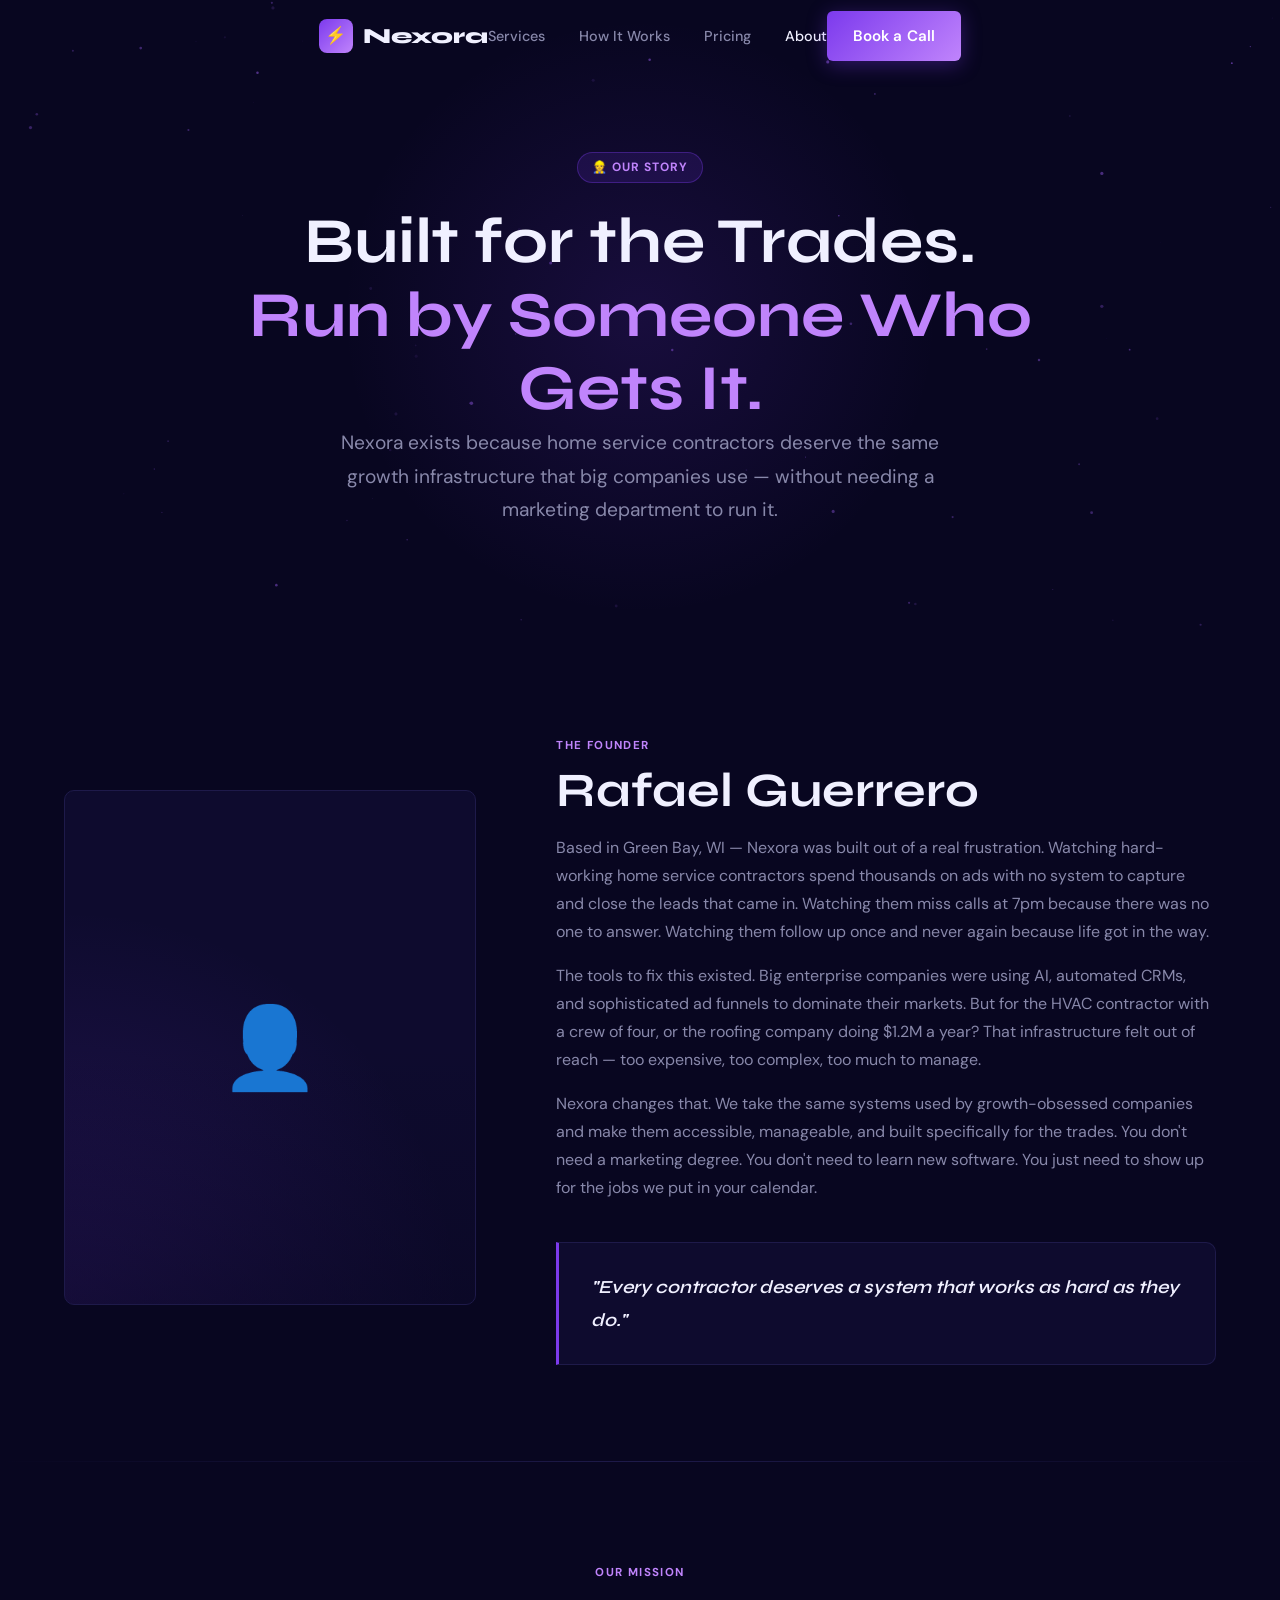
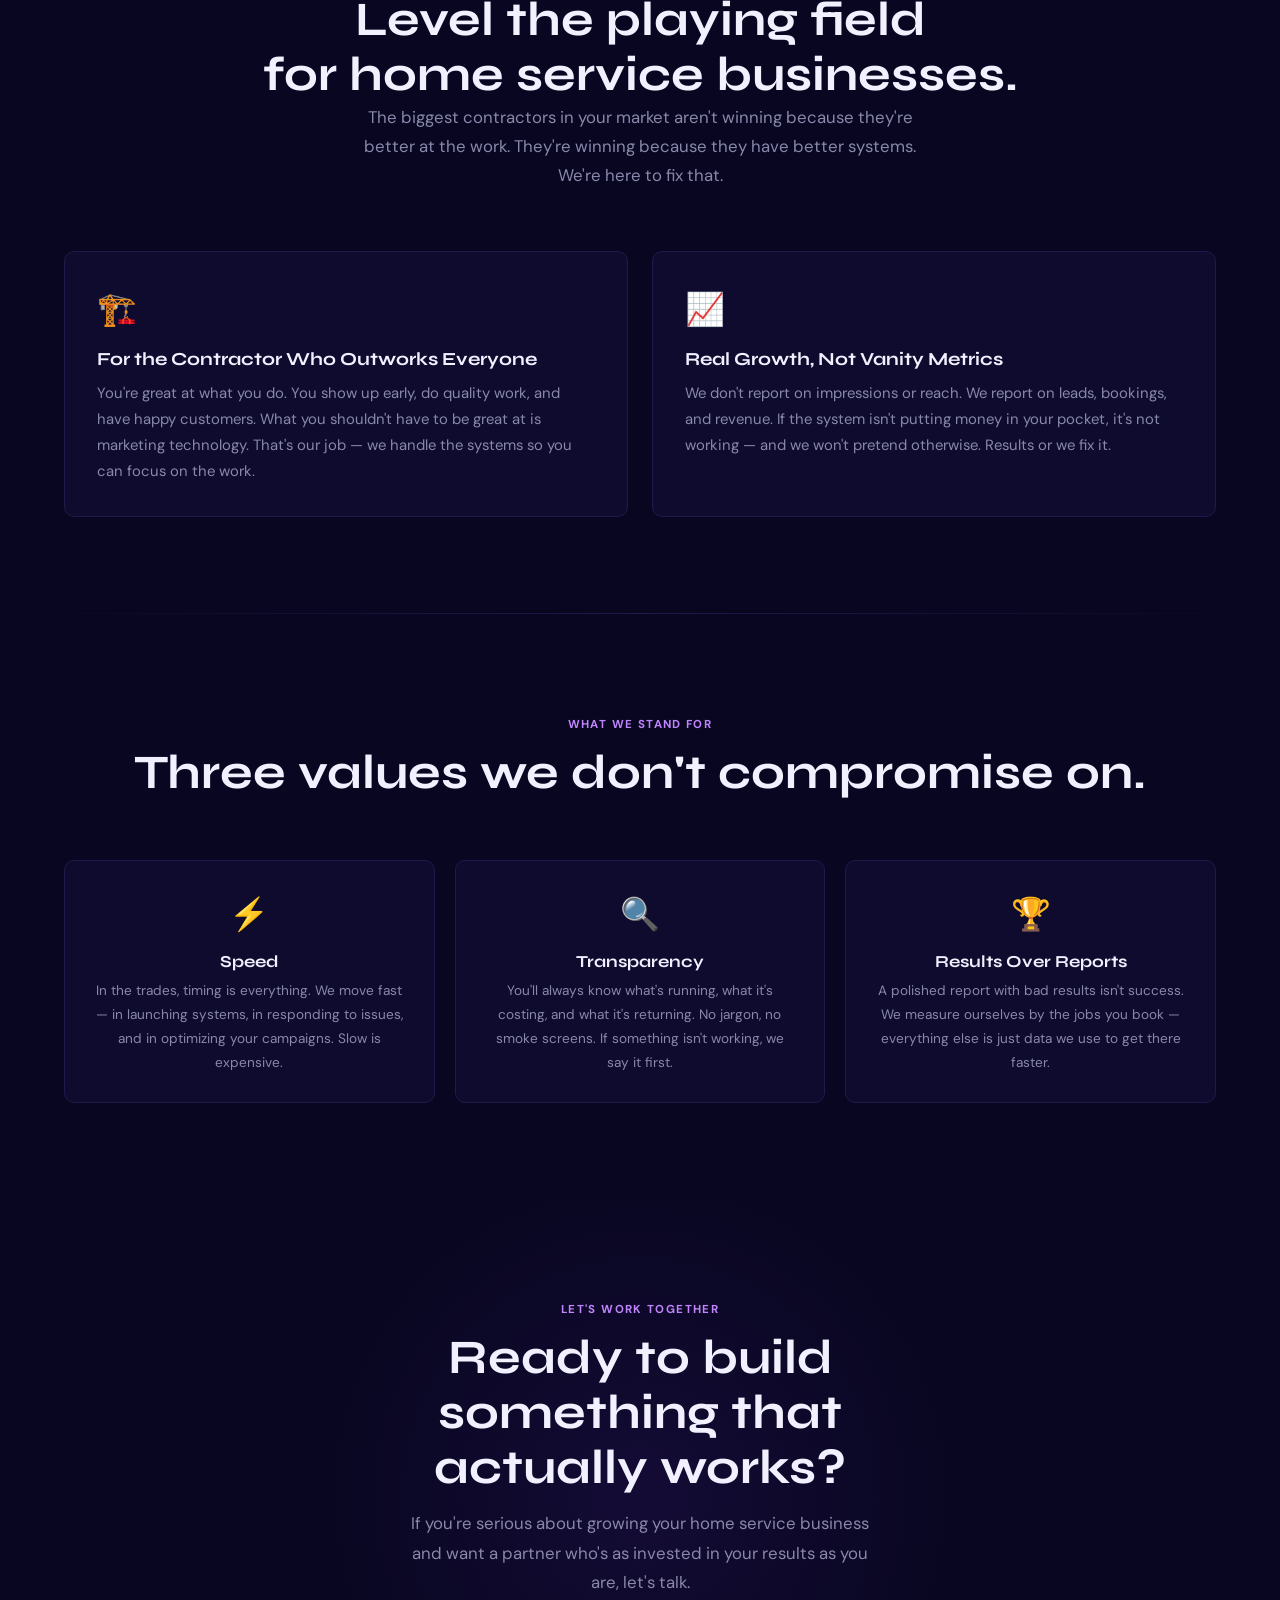
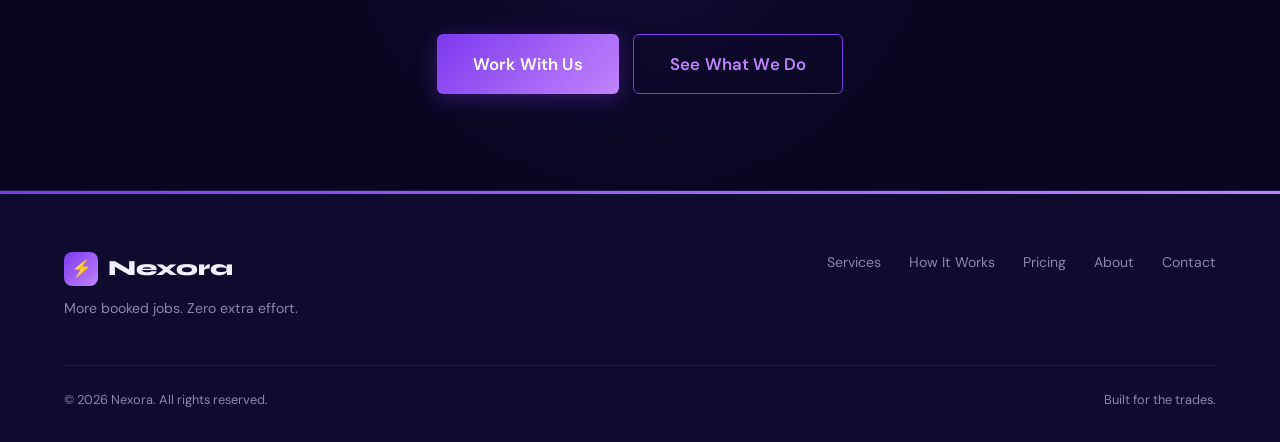
==== about.html @ 79625a23 "feat: initial Nexora website" ====
<!DOCTYPE html>
<html lang="en">
<head>
  <meta charset="UTF-8" />
  <meta name="viewport" content="width=device-width, initial-scale=1.0" />
  <title>About — Nexora</title>
  <meta name="description" content="Nexora was built by Rafael Guerrero in Green Bay, WI to give home service businesses the same growth systems that big companies use — without the big agency price tag." />
  <link rel="stylesheet" href="styles.css" />
</head>
<body>

<!-- ─── Navigation ─── -->
<nav class="nav">
  <div class="container">
    <div class="nav-inner">
      <a href="index.html" class="nav-logo">
        <div class="nav-logo-icon">⚡</div>
        Nexora
      </a>
      <ul class="nav-links">
        <li><a href="services.html">Services</a></li>
        <li><a href="how-it-works.html">How It Works</a></li>
        <li><a href="pricing.html">Pricing</a></li>
        <li><a href="about.html">About</a></li>
      </ul>
      <div class="nav-cta">
        <a href="contact.html" class="btn btn-primary">Book a Call</a>
      </div>
      <button class="nav-hamburger" aria-label="Open menu">
        <span></span><span></span><span></span>
      </button>
    </div>
  </div>
</nav>

<div class="nav-mobile">
  <a href="services.html">Services</a>
  <a href="how-it-works.html">How It Works</a>
  <a href="pricing.html">Pricing</a>
  <a href="about.html">About</a>
  <a href="contact.html" class="btn btn-primary">Book a Call</a>
</div>


<!-- ─── Page Hero ─── -->
<div class="page-hero">
  <canvas class="hero-canvas" id="hero-particles"></canvas>
  <div class="container">
    <div class="hero-content fade-up">
      <div class="hero-badge">👷 Our Story</div>
      <h1>Built for the Trades.<br><span style="color: var(--accent-highlight);">Run by Someone Who Gets It.</span></h1>
      <p class="hero-sub">Nexora exists because home service contractors deserve the same growth infrastructure that big companies use — without needing a marketing department to run it.</p>
    </div>
  </div>
</div>


<!-- ─── Founder Story ─── -->
<section>
  <div class="container">
    <div class="about-founder">
      <div class="founder-img fade-up">
        <span style="position:relative; z-index:1;">👤</span>
      </div>
      <div class="founder-text fade-up delay-2">
        <span class="section-label">The Founder</span>
        <h2>Rafael Guerrero</h2>
        <p>Based in Green Bay, WI — Nexora was built out of a real frustration. Watching hard-working home service contractors spend thousands on ads with no system to capture and close the leads that came in. Watching them miss calls at 7pm because there was no one to answer. Watching them follow up once and never again because life got in the way.</p>
        <p>The tools to fix this existed. Big enterprise companies were using AI, automated CRMs, and sophisticated ad funnels to dominate their markets. But for the HVAC contractor with a crew of four, or the roofing company doing $1.2M a year? That infrastructure felt out of reach — too expensive, too complex, too much to manage.</p>
        <p>Nexora changes that. We take the same systems used by growth-obsessed companies and make them accessible, manageable, and built specifically for the trades. You don't need a marketing degree. You don't need to learn new software. You just need to show up for the jobs we put in your calendar.</p>

        <div class="mission-block">
          <p>"Every contractor deserves a system that works as hard as they do."</p>
        </div>
      </div>
    </div>
  </div>
</section>

<div class="divider"></div>


<!-- ─── Mission ─── -->
<section>
  <div class="container">
    <div class="section-header centered fade-up">
      <span class="section-label">Our Mission</span>
      <h2>Level the playing field<br>for home service businesses.</h2>
      <p class="section-sub">The biggest contractors in your market aren't winning because they're better at the work. They're winning because they have better systems. We're here to fix that.</p>
    </div>

    <div class="grid-2" style="margin-top: 48px;">
      <div class="card fade-up delay-1">
        <div style="font-size: 32px; margin-bottom:14px;">🏗️</div>
        <h3>For the Contractor Who Outworks Everyone</h3>
        <p>You're great at what you do. You show up early, do quality work, and have happy customers. What you shouldn't have to be great at is marketing technology. That's our job — we handle the systems so you can focus on the work.</p>
      </div>
      <div class="card fade-up delay-2">
        <div style="font-size: 32px; margin-bottom:14px;">📈</div>
        <h3>Real Growth, Not Vanity Metrics</h3>
        <p>We don't report on impressions or reach. We report on leads, bookings, and revenue. If the system isn't putting money in your pocket, it's not working — and we won't pretend otherwise. Results or we fix it.</p>
      </div>
    </div>
  </div>
</section>

<div class="divider"></div>


<!-- ─── Values ─── -->
<section>
  <div class="container">
    <div class="section-header centered fade-up">
      <span class="section-label">What We Stand For</span>
      <h2>Three values we don't compromise on.</h2>
    </div>

    <div class="values-grid">
      <div class="value-card fade-up delay-1">
        <div class="value-icon">⚡</div>
        <h4>Speed</h4>
        <p>In the trades, timing is everything. We move fast — in launching systems, in responding to issues, and in optimizing your campaigns. Slow is expensive.</p>
      </div>
      <div class="value-card fade-up delay-2">
        <div class="value-icon">🔍</div>
        <h4>Transparency</h4>
        <p>You'll always know what's running, what it's costing, and what it's returning. No jargon, no smoke screens. If something isn't working, we say it first.</p>
      </div>
      <div class="value-card fade-up delay-3">
        <div class="value-icon">🏆</div>
        <h4>Results Over Reports</h4>
        <p>A polished report with bad results isn't success. We measure ourselves by the jobs you book — everything else is just data we use to get there faster.</p>
      </div>
    </div>
  </div>
</section>


<!-- ─── CTA ─── -->
<section class="cta-section">
  <div class="container">
    <span class="section-label">Let's Work Together</span>
    <h2>Ready to build something that actually works?</h2>
    <p>If you're serious about growing your home service business and want a partner who's as invested in your results as you are, let's talk.</p>
    <div class="cta-btns">
      <a href="contact.html" class="btn btn-primary btn-lg">Work With Us</a>
      <a href="services.html" class="btn btn-outline btn-lg">See What We Do</a>
    </div>
  </div>
</section>


<!-- ─── Footer ─── -->
<footer class="footer">
  <div class="container">
    <div class="footer-inner">
      <div class="footer-brand">
        <a href="index.html" class="nav-logo">
          <div class="nav-logo-icon">⚡</div>
          Nexora
        </a>
        <p class="footer-tagline">More booked jobs. Zero extra effort.</p>
      </div>
      <nav class="footer-nav">
        <a href="services.html">Services</a>
        <a href="how-it-works.html">How It Works</a>
        <a href="pricing.html">Pricing</a>
        <a href="about.html">About</a>
        <a href="contact.html">Contact</a>
      </nav>
    </div>
    <div class="footer-bottom">
      <span>© 2026 Nexora. All rights reserved.</span>
      <span>Built for the trades.</span>
    </div>
  </div>
</footer>

<script src="nav.js"></script>
</body>
</html>
---- styles.css ----
@import url('https://fonts.googleapis.com/css2?family=Syne:wght@400;600;700;800&family=DM+Sans:ital,opsz,wght@0,9..40,300;0,9..40,400;0,9..40,500;0,9..40,600;1,9..40,400&display=swap');

/* ─── Variables ─── */
:root {
  --bg:               #080620;
  --surface:          #0e0b2e;
  --border:           #1e1a4a;
  --accent:           #7C3AED;
  --accent-glow:      #9d5ff5;
  --accent-highlight: #c084fc;
  --accent-secondary: #FF4D8D;
  --text:             #F0F0FF;
  --muted:            #8888aa;
  --radius-card:      10px;
  --radius-btn:       6px;
  --gradient:         linear-gradient(135deg, #7C3AED, #c084fc);
  --max-width:        1200px;
  --nav-height:       72px;
}

/* ─── Reset ─── */
*, *::before, *::after { box-sizing: border-box; margin: 0; padding: 0; }
html { scroll-behavior: smooth; }
body {
  background-color: var(--bg);
  color: var(--text);
  font-family: 'DM Sans', sans-serif;
  font-size: 16px;
  line-height: 1.6;
  overflow-x: hidden;
}
img { max-width: 100%; display: block; }
a { color: inherit; text-decoration: none; }
ul { list-style: none; }
button { font-family: inherit; }

/* ─── Typography ─── */
h1, h2, h3, h4, h5 {
  font-family: 'Syne', sans-serif;
  font-weight: 700;
  line-height: 1.15;
}
h1 { font-size: clamp(2.2rem, 5vw, 4rem); }
h2 { font-size: clamp(1.8rem, 4vw, 3rem); }
h3 { font-size: clamp(1.25rem, 2.5vw, 1.7rem); }
h4 { font-size: 1.15rem; }
p { line-height: 1.75; }

.text-muted      { color: var(--muted); }
.text-accent     { color: var(--accent-highlight); }
.text-pink       { color: var(--accent-secondary); }
.text-center     { text-align: center; }

/* ─── Container ─── */
.container {
  max-width: var(--max-width);
  margin: 0 auto;
  padding: 0 24px;
}

/* ─── Gradient text ─── */
.gradient-text {
  background: var(--gradient);
  -webkit-background-clip: text;
  -webkit-text-fill-color: transparent;
  background-clip: text;
}

/* ─── Buttons ─── */
.btn {
  display: inline-flex;
  align-items: center;
  justify-content: center;
  gap: 8px;
  padding: 13px 26px;
  border-radius: var(--radius-btn);
  font-family: 'DM Sans', sans-serif;
  font-size: 0.95rem;
  font-weight: 600;
  cursor: pointer;
  transition: all 0.25s ease;
  white-space: nowrap;
  border: none;
  letter-spacing: 0.01em;
}

.btn-primary {
  background: var(--gradient);
  color: #fff;
  box-shadow: 0 4px 20px rgba(124,58,237,0.35);
}
.btn-primary:hover {
  transform: translateY(-2px);
  box-shadow: 0 8px 32px rgba(124,58,237,0.55);
}

.btn-outline {
  background: transparent;
  color: var(--accent-highlight);
  border: 1.5px solid var(--accent);
}
.btn-outline:hover {
  background: rgba(124,58,237,0.1);
  border-color: var(--accent-highlight);
  transform: translateY(-2px);
}

.btn-lg { padding: 16px 36px; font-size: 1.05rem; }
.btn-block { width: 100%; }

/* ─── Navigation ─── */
.nav {
  position: fixed;
  top: 0; left: 0; right: 0;
  z-index: 1000;
  height: var(--nav-height);
  display: flex;
  align-items: center;
  transition: background 0.3s, box-shadow 0.3s;
}
.nav.scrolled {
  background: rgba(8, 6, 32, 0.88);
  backdrop-filter: blur(12px);
  -webkit-backdrop-filter: blur(12px);
  box-shadow: 0 1px 0 var(--border);
}

.nav-inner {
  display: flex;
  align-items: center;
  justify-content: space-between;
  width: 100%;
}

.nav-logo {
  display: flex;
  align-items: center;
  gap: 10px;
  font-family: 'Syne', sans-serif;
  font-weight: 800;
  font-size: 1.35rem;
  color: var(--text);
  flex-shrink: 0;
}
.nav-logo-icon {
  width: 34px;
  height: 34px;
  background: var(--gradient);
  border-radius: 8px;
  display: flex;
  align-items: center;
  justify-content: center;
  font-size: 17px;
  line-height: 1;
}

.nav-links {
  display: flex;
  align-items: center;
  gap: 34px;
}
.nav-links a {
  font-size: 0.9rem;
  font-weight: 500;
  color: var(--muted);
  transition: color 0.2s;
}
.nav-links a:hover,
.nav-links a.active { color: var(--text); }

.nav-hamburger {
  display: none;
  flex-direction: column;
  gap: 5px;
  cursor: pointer;
  padding: 4px;
  background: none;
  border: none;
}
.nav-hamburger span {
  display: block;
  width: 24px;
  height: 2px;
  background: var(--text);
  border-radius: 2px;
  transition: all 0.3s ease;
}
.nav-hamburger.open span:nth-child(1) { transform: translateY(7px) rotate(45deg); }
.nav-hamburger.open span:nth-child(2) { opacity: 0; }
.nav-hamburger.open span:nth-child(3) { transform: translateY(-7px) rotate(-45deg); }

.nav-mobile {
  display: none;
  position: fixed;
  top: var(--nav-height);
  left: 0; right: 0;
  background: rgba(8, 6, 32, 0.97);
  backdrop-filter: blur(12px);
  padding: 24px 24px 32px;
  z-index: 999;
  border-top: 1px solid var(--border);
  flex-direction: column;
  gap: 4px;
}
.nav-mobile.open { display: flex; }
.nav-mobile a {
  font-size: 1.05rem;
  font-weight: 500;
  color: var(--text);
  padding: 14px 0;
  border-bottom: 1px solid var(--border);
}
.nav-mobile a:last-of-type { border-bottom: none; }
.nav-mobile .btn {
  margin-top: 16px;
  align-self: stretch;
}

/* ─── Hero (home) ─── */
.hero {
  position: relative;
  min-height: 100vh;
  display: flex;
  align-items: center;
  padding-top: var(--nav-height);
  overflow: hidden;
}
.hero-canvas {
  position: absolute;
  inset: 0;
  width: 100%;
  height: 100%;
  z-index: 0;
}
.hero-glow {
  position: absolute;
  width: 800px;
  height: 800px;
  background: radial-gradient(circle, rgba(124,58,237,0.2) 0%, transparent 68%);
  top: 50%;
  left: 50%;
  transform: translate(-50%, -52%);
  pointer-events: none;
  z-index: 0;
}
.hero-content {
  position: relative;
  z-index: 1;
  text-align: center;
  max-width: 840px;
  margin: 0 auto;
  padding: 80px 0 60px;
}

/* Page hero (non-home) */
.page-hero {
  position: relative;
  padding: calc(var(--nav-height) + 80px) 0 72px;
  text-align: center;
  overflow: hidden;
}
.page-hero::before {
  content: '';
  position: absolute;
  width: 600px; height: 600px;
  background: radial-gradient(circle, rgba(124,58,237,0.14) 0%, transparent 70%);
  top: 50%; left: 50%;
  transform: translate(-50%, -50%);
  pointer-events: none;
}
.page-hero .hero-content { padding: 0; }

.hero-badge {
  display: inline-flex;
  align-items: center;
  gap: 6px;
  background: rgba(124,58,237,0.14);
  border: 1px solid rgba(124,58,237,0.35);
  border-radius: 20px;
  padding: 5px 14px;
  font-size: 0.75rem;
  font-weight: 700;
  color: var(--accent-highlight);
  margin-bottom: 22px;
  letter-spacing: 0.08em;
  text-transform: uppercase;
}
.hero h1 { margin-bottom: 22px; letter-spacing: -0.02em; }
.hero-sub {
  font-size: clamp(1rem, 2vw, 1.2rem);
  color: var(--muted);
  max-width: 600px;
  margin: 0 auto 36px;
}
.hero-ctas {
  display: flex;
  gap: 14px;
  justify-content: center;
  flex-wrap: wrap;
  margin-bottom: 60px;
}

/* Stats row */
.stats-row {
  display: flex;
  gap: 0;
  justify-content: center;
  flex-wrap: wrap;
  border: 1px solid var(--border);
  border-radius: var(--radius-card);
  background: var(--surface);
  overflow: hidden;
}
.stat-item {
  text-align: center;
  padding: 24px 40px;
  flex: 1;
  min-width: 140px;
  border-right: 1px solid var(--border);
}
.stat-item:last-child { border-right: none; }
.stat-value {
  font-family: 'Syne', sans-serif;
  font-size: 2rem;
  font-weight: 800;
  color: var(--accent-highlight);
  line-height: 1;
}
.stat-label {
  font-size: 0.82rem;
  color: var(--muted);
  margin-top: 5px;
}

/* ─── Sections ─── */
section { padding: 96px 0; }

.section-label {
  display: inline-block;
  font-size: 0.72rem;
  font-weight: 700;
  letter-spacing: 0.12em;
  text-transform: uppercase;
  color: var(--accent-highlight);
  margin-bottom: 10px;
}
.section-title { margin-bottom: 14px; }
.section-sub {
  font-size: 1.05rem;
  color: var(--muted);
  max-width: 560px;
  line-height: 1.75;
}
.section-header { margin-bottom: 60px; }
.section-header.centered { text-align: center; }
.section-header.centered .section-sub { margin: 0 auto; }

.divider {
  height: 1px;
  background: linear-gradient(90deg, transparent, var(--border), transparent);
}

/* ─── Cards ─── */
.card {
  background: var(--surface);
  border: 1px solid var(--border);
  border-radius: var(--radius-card);
  padding: 32px;
  transition: box-shadow 0.3s ease, transform 0.3s ease;
}
.card:hover {
  box-shadow: 0 0 24px rgba(124,58,237,0.15);
  transform: translateY(-3px);
}
.card-icon {
  width: 50px; height: 50px;
  background: rgba(124,58,237,0.12);
  border-radius: 10px;
  display: flex;
  align-items: center;
  justify-content: center;
  font-size: 22px;
  margin-bottom: 18px;
  border: 1px solid rgba(124,58,237,0.22);
}
.card h3 { margin-bottom: 10px; font-size: 1.15rem; }
.card p { color: var(--muted); font-size: 0.93rem; }

/* Grids */
.grid-2 { display: grid; grid-template-columns: repeat(2, 1fr); gap: 24px; }
.grid-3 { display: grid; grid-template-columns: repeat(3, 1fr); gap: 24px; }
.grid-4 { display: grid; grid-template-columns: repeat(4, 1fr); gap: 24px; }

/* ─── Trades strip ─── */
.trades-strip {
  padding: 40px 0;
  border-top: 1px solid var(--border);
  border-bottom: 1px solid var(--border);
}
.trades-label {
  text-align: center;
  font-size: 0.74rem;
  font-weight: 700;
  letter-spacing: 0.1em;
  text-transform: uppercase;
  color: var(--muted);
  margin-bottom: 24px;
}
.trades-list {
  display: flex;
  gap: 12px;
  justify-content: center;
  flex-wrap: wrap;
}
.trade-item {
  display: flex;
  align-items: center;
  gap: 8px;
  background: var(--surface);
  border: 1px solid var(--border);
  border-radius: 8px;
  padding: 9px 16px;
  font-size: 0.88rem;
  font-weight: 500;
  color: var(--muted);
  transition: all 0.2s;
  cursor: default;
}
.trade-item:hover {
  border-color: var(--accent);
  color: var(--text);
  box-shadow: 0 0 12px rgba(124,58,237,0.1);
}
.trade-item .ti { font-size: 17px; }

/* ─── Problem block ─── */
.problem-grid {
  display: grid;
  grid-template-columns: repeat(3, 1fr);
  gap: 24px;
}
.problem-card {
  background: var(--surface);
  border: 1px solid var(--border);
  border-radius: var(--radius-card);
  padding: 32px;
  position: relative;
  overflow: hidden;
  transition: transform 0.3s, box-shadow 0.3s;
}
.problem-card:hover {
  transform: translateY(-3px);
  box-shadow: 0 0 20px rgba(255,77,141,0.1);
}
.problem-card::before {
  content: '';
  position: absolute;
  top: 0; left: 0; right: 0;
  height: 3px;
  background: linear-gradient(90deg, var(--accent-secondary), transparent);
}
.problem-card .p-icon { font-size: 28px; margin-bottom: 14px; }
.problem-card h4 { font-family: 'Syne', sans-serif; font-size: 1.05rem; margin-bottom: 8px; }
.problem-card p { color: var(--muted); font-size: 0.9rem; }

/* ─── Solution teaser ─── */
.solution-teaser {
  text-align: center;
  background: linear-gradient(180deg, transparent, rgba(124,58,237,0.05), transparent);
  padding: 80px 0;
}
.solution-teaser h2 { max-width: 680px; margin: 0 auto 16px; }
.solution-teaser p { color: var(--muted); font-size: 1.05rem; margin-bottom: 28px; }
.link-arrow {
  display: inline-flex;
  align-items: center;
  gap: 8px;
  color: var(--accent-highlight);
  font-weight: 600;
  font-size: 0.95rem;
  transition: gap 0.2s;
}
.link-arrow:hover { gap: 13px; }

/* ─── Social proof ─── */
.social-proof {
  text-align: center;
  padding: 56px 0;
  border-top: 1px solid var(--border);
  border-bottom: 1px solid var(--border);
}
.social-proof-label {
  font-size: 0.75rem;
  font-weight: 700;
  letter-spacing: 0.1em;
  text-transform: uppercase;
  color: var(--muted);
  margin-bottom: 24px;
}
.proof-badges {
  display: flex;
  gap: 12px;
  justify-content: center;
  flex-wrap: wrap;
}
.proof-badge {
  display: flex;
  align-items: center;
  gap: 8px;
  background: var(--surface);
  border: 1px solid var(--border);
  border-radius: 8px;
  padding: 10px 18px;
  font-size: 0.88rem;
  color: var(--muted);
}
.proof-badge .dot {
  width: 8px; height: 8px;
  border-radius: 50%;
  background: var(--accent-highlight);
  flex-shrink: 0;
}

/* ─── CTA section ─── */
.cta-section {
  text-align: center;
  padding: 96px 0;
  position: relative;
  overflow: hidden;
}
.cta-section::before {
  content: '';
  position: absolute;
  width: 700px; height: 700px;
  background: radial-gradient(circle, rgba(124,58,237,0.1) 0%, transparent 68%);
  top: 50%; left: 50%;
  transform: translate(-50%, -50%);
  pointer-events: none;
}
.cta-section > * { position: relative; z-index: 1; }
.cta-section h2 { max-width: 600px; margin: 0 auto 14px; }
.cta-section p {
  color: var(--muted);
  font-size: 1.05rem;
  margin-bottom: 36px;
  max-width: 480px;
  margin-left: auto;
  margin-right: auto;
}
.cta-btns { display: flex; gap: 14px; justify-content: center; flex-wrap: wrap; }

/* ─── Services page ─── */
.service-row {
  display: grid;
  grid-template-columns: 1fr 1fr;
  gap: 72px;
  align-items: center;
  padding: 72px 0;
  border-bottom: 1px solid var(--border);
}
.service-row:last-of-type { border-bottom: none; }

.service-icon-lg {
  width: 72px; height: 72px;
  background: rgba(124,58,237,0.1);
  border: 1px solid rgba(124,58,237,0.25);
  border-radius: 14px;
  display: flex;
  align-items: center;
  justify-content: center;
  font-size: 34px;
  margin-bottom: 22px;
}
.service-row h2 { font-size: clamp(1.5rem, 3vw, 2.2rem); margin-bottom: 14px; }
.service-row p { color: var(--muted); margin-bottom: 0; }

.outcome-list {
  margin-top: 24px;
  display: flex;
  flex-direction: column;
  gap: 9px;
}
.outcome-item {
  display: flex;
  align-items: flex-start;
  gap: 10px;
  font-size: 0.92rem;
  color: var(--muted);
}
.outcome-item .chk {
  color: var(--accent-highlight);
  font-weight: 700;
  flex-shrink: 0;
  margin-top: 2px;
}

.service-visual {
  background: var(--surface);
  border: 1px solid var(--border);
  border-radius: var(--radius-card);
  min-height: 300px;
  display: flex;
  align-items: center;
  justify-content: center;
  font-size: 88px;
  position: relative;
  overflow: hidden;
}
.service-visual::after {
  content: '';
  position: absolute;
  inset: 0;
  background: radial-gradient(circle at center, rgba(124,58,237,0.07), transparent 70%);
}

/* ─── Steps (How it works) ─── */
.steps-wrap {
  position: relative;
  display: grid;
  grid-template-columns: repeat(3, 1fr);
  gap: 0;
  margin-bottom: 80px;
}
.steps-line {
  position: absolute;
  top: 44px;
  left: calc(100% / 6);
  right: calc(100% / 6);
  height: 2px;
  background: var(--gradient);
  z-index: 0;
}
.step-item {
  text-align: center;
  padding: 0 28px;
  position: relative;
  z-index: 1;
}
.step-num {
  width: 88px; height: 88px;
  border-radius: 50%;
  background: var(--surface);
  border: 2px solid var(--accent);
  display: flex;
  align-items: center;
  justify-content: center;
  margin: 0 auto 28px;
  font-family: 'Syne', sans-serif;
  font-size: 1.6rem;
  font-weight: 800;
  color: var(--accent-highlight);
  box-shadow: 0 0 28px rgba(124,58,237,0.22);
}
.step-title { font-family: 'Syne', sans-serif; font-size: 1.15rem; font-weight: 700; margin-bottom: 10px; }
.step-desc { color: var(--muted); font-size: 0.93rem; }

/* ─── FAQ ─── */
.faq-list {
  max-width: 720px;
  margin: 0 auto;
  display: flex;
  flex-direction: column;
  gap: 10px;
}
.faq-item {
  background: var(--surface);
  border: 1px solid var(--border);
  border-radius: var(--radius-card);
  overflow: hidden;
}
.faq-question {
  display: flex;
  align-items: center;
  justify-content: space-between;
  padding: 20px 24px;
  cursor: pointer;
  font-weight: 600;
  font-size: 0.95rem;
  gap: 16px;
  background: none;
  border: none;
  width: 100%;
  text-align: left;
  color: var(--text);
  transition: color 0.2s;
}
.faq-question:hover { color: var(--accent-highlight); }
.faq-chevron {
  width: 26px; height: 26px;
  flex-shrink: 0;
  display: flex;
  align-items: center;
  justify-content: center;
  background: rgba(124,58,237,0.12);
  border-radius: 50%;
  color: var(--accent-highlight);
  font-size: 15px;
  font-weight: 700;
  transition: transform 0.3s;
}
.faq-item.open .faq-chevron { transform: rotate(45deg); }
.faq-answer {
  max-height: 0;
  overflow: hidden;
  transition: max-height 0.35s ease;
}
.faq-item.open .faq-answer { max-height: 300px; }
.faq-answer p {
  padding: 0 24px 20px;
  color: var(--muted);
  font-size: 0.93rem;
}

/* ─── Pricing ─── */
.pricing-grid {
  display: grid;
  grid-template-columns: repeat(3, 1fr);
  gap: 24px;
  align-items: start;
}
.pricing-card {
  background: var(--surface);
  border: 1px solid var(--border);
  border-radius: var(--radius-card);
  padding: 36px 28px;
  transition: transform 0.3s, box-shadow 0.3s;
}
.pricing-card:hover { transform: translateY(-4px); }
.pricing-card.featured {
  border: 2px solid transparent;
  background:
    linear-gradient(var(--surface), var(--surface)) padding-box,
    var(--gradient) border-box;
  box-shadow: 0 0 48px rgba(124,58,237,0.22);
}
.popular-badge {
  display: inline-flex;
  background: var(--gradient);
  color: #fff;
  font-size: 0.68rem;
  font-weight: 700;
  letter-spacing: 0.1em;
  text-transform: uppercase;
  padding: 4px 10px;
  border-radius: 4px;
  margin-bottom: 14px;
}
.pricing-tier {
  font-family: 'Syne', sans-serif;
  font-size: 1.35rem;
  font-weight: 700;
  margin-bottom: 6px;
}
.pricing-price {
  font-family: 'Syne', sans-serif;
  font-size: 2.4rem;
  font-weight: 800;
  color: var(--accent-highlight);
  margin: 14px 0;
  line-height: 1;
}
.pricing-price .suffix {
  font-size: 1rem;
  color: var(--muted);
  font-weight: 400;
  font-family: 'DM Sans', sans-serif;
}
.pricing-desc {
  font-size: 0.9rem;
  color: var(--muted);
  margin-bottom: 22px;
  padding-bottom: 22px;
  border-bottom: 1px solid var(--border);
}
.pricing-features {
  display: flex;
  flex-direction: column;
  gap: 9px;
  margin-bottom: 28px;
}
.pricing-feature {
  display: flex;
  align-items: flex-start;
  gap: 9px;
  font-size: 0.9rem;
}
.pf-check { color: var(--accent-highlight); font-weight: 700; flex-shrink: 0; margin-top: 1px; }
.pricing-note {
  text-align: center;
  color: var(--muted);
  font-size: 0.9rem;
  margin-top: 40px;
}
.pricing-note a { color: var(--accent-highlight); font-weight: 600; }
.pricing-note a:hover { text-decoration: underline; }

/* ─── About ─── */
.about-founder {
  display: grid;
  grid-template-columns: 1fr 1.6fr;
  gap: 80px;
  align-items: center;
}
.founder-img {
  background: var(--surface);
  border: 1px solid var(--border);
  border-radius: var(--radius-card);
  aspect-ratio: 4/5;
  display: flex;
  align-items: center;
  justify-content: center;
  font-size: 80px;
  position: relative;
  overflow: hidden;
}
.founder-img::before {
  content: '';
  position: absolute;
  inset: 0;
  background: radial-gradient(circle at bottom left, rgba(124,58,237,0.18), transparent 60%);
}
.founder-img::after {
  content: '';
  position: absolute;
  bottom: 0; left: 0; right: 0;
  height: 50%;
  background: linear-gradient(to top, rgba(8,6,32,0.5), transparent);
}
.founder-text .section-label { margin-bottom: 8px; }
.founder-text h2 { margin-bottom: 16px; }
.founder-text p { color: var(--muted); margin-bottom: 16px; }
.founder-text p:last-of-type { margin-bottom: 0; }

.mission-block {
  background: var(--surface);
  border: 1px solid var(--border);
  border-left: 3px solid var(--accent);
  border-radius: 0 var(--radius-card) var(--radius-card) 0;
  padding: 28px 32px;
  margin-top: 40px;
}
.mission-block p {
  font-family: 'Syne', sans-serif;
  font-size: 1.15rem;
  font-weight: 600;
  color: var(--text);
  font-style: italic;
  margin: 0;
}

.values-grid {
  display: grid;
  grid-template-columns: repeat(3, 1fr);
  gap: 20px;
}
.value-card {
  background: var(--surface);
  border: 1px solid var(--border);
  border-radius: var(--radius-card);
  padding: 28px;
  text-align: center;
  transition: transform 0.3s, box-shadow 0.3s;
}
.value-card:hover {
  transform: translateY(-3px);
  box-shadow: 0 0 20px rgba(124,58,237,0.12);
}
.value-icon { font-size: 32px; margin-bottom: 12px; }
.value-card h4 { font-family: 'Syne', sans-serif; font-size: 1.05rem; margin-bottom: 8px; }
.value-card p { font-size: 0.85rem; color: var(--muted); }

/* ─── Contact ─── */
.contact-grid {
  display: grid;
  grid-template-columns: 1fr 1fr;
  gap: 56px;
  align-items: start;
}
.contact-form {
  background: var(--surface);
  border: 1px solid var(--border);
  border-radius: var(--radius-card);
  padding: 40px;
}
.form-group { margin-bottom: 20px; }
.form-group label {
  display: block;
  font-size: 0.82rem;
  font-weight: 600;
  color: var(--muted);
  margin-bottom: 7px;
  letter-spacing: 0.04em;
  text-transform: uppercase;
}
.form-group input,
.form-group select,
.form-group textarea {
  width: 100%;
  background: var(--bg);
  border: 1px solid var(--border);
  border-radius: 6px;
  padding: 12px 16px;
  color: var(--text);
  font-family: 'DM Sans', sans-serif;
  font-size: 0.95rem;
  transition: border-color 0.2s, box-shadow 0.2s;
  outline: none;
  -webkit-appearance: none;
  appearance: none;
}
.form-group input::placeholder,
.form-group textarea::placeholder { color: var(--muted); }
.form-group input:focus,
.form-group select:focus,
.form-group textarea:focus {
  border-color: var(--accent);
  box-shadow: 0 0 0 3px rgba(124,58,237,0.12);
}
.form-group select { background-image: url("data:image/svg+xml,%3Csvg xmlns='http://www.w3.org/2000/svg' width='12' height='8' viewBox='0 0 12 8'%3E%3Cpath d='M1 1l5 5 5-5' stroke='%238888aa' stroke-width='1.5' fill='none' stroke-linecap='round'/%3E%3C/svg%3E"); background-repeat: no-repeat; background-position: right 14px center; padding-right: 40px; }
.form-group select option { background: #0e0b2e; }
.form-group textarea { resize: vertical; min-height: 120px; }
.form-row { display: grid; grid-template-columns: 1fr 1fr; gap: 16px; }

.calendly-block {
  background: var(--surface);
  border: 1px solid var(--border);
  border-radius: var(--radius-card);
  padding: 48px 40px;
  display: flex;
  flex-direction: column;
  align-items: center;
  text-align: center;
  gap: 14px;
  min-height: 380px;
  justify-content: center;
}
.cal-icon { font-size: 52px; }
.calendly-block h3 { font-size: 1.3rem; margin-bottom: 4px; }
.calendly-block p { color: var(--muted); font-size: 0.9rem; max-width: 280px; }
.cal-url {
  display: inline-block;
  background: var(--bg);
  border: 1px dashed var(--border);
  border-radius: 6px;
  padding: 8px 16px;
  font-size: 0.82rem;
  color: var(--muted);
  font-family: monospace;
  margin-bottom: 6px;
}

.contact-meta {
  margin-top: 32px;
  display: flex;
  flex-direction: column;
  gap: 14px;
}
.contact-meta-item {
  display: flex;
  align-items: center;
  gap: 12px;
  font-size: 0.9rem;
  color: var(--muted);
}
.contact-meta-item .mi { font-size: 18px; }
.contact-meta-item strong { color: var(--text); font-weight: 600; }

/* ─── Footer ─── */
.footer {
  background: var(--surface);
  border-top: 1px solid var(--border);
  padding: 60px 0 32px;
  position: relative;
}
.footer::before {
  content: '';
  position: absolute;
  top: 0; left: 0; right: 0;
  height: 3px;
  background: var(--gradient);
}
.footer-inner {
  display: flex;
  align-items: flex-start;
  justify-content: space-between;
  gap: 48px;
  margin-bottom: 44px;
  flex-wrap: wrap;
}
.footer-brand .nav-logo { margin-bottom: 10px; }
.footer-tagline { font-size: 0.88rem; color: var(--muted); max-width: 240px; margin-top: 8px; }
.footer-nav {
  display: flex;
  gap: 28px;
  flex-wrap: wrap;
  align-items: flex-start;
}
.footer-nav a {
  font-size: 0.88rem;
  color: var(--muted);
  transition: color 0.2s;
}
.footer-nav a:hover { color: var(--text); }
.footer-bottom {
  display: flex;
  align-items: center;
  justify-content: space-between;
  padding-top: 24px;
  border-top: 1px solid var(--border);
  font-size: 0.8rem;
  color: var(--muted);
  flex-wrap: wrap;
  gap: 8px;
}

/* ─── Fade-in animations ─── */
.fade-up {
  opacity: 0;
  transform: translateY(28px);
  transition: opacity 0.65s ease, transform 0.65s ease;
}
.fade-up.visible { opacity: 1; transform: translateY(0); }
.delay-1 { transition-delay: 0.1s; }
.delay-2 { transition-delay: 0.2s; }
.delay-3 { transition-delay: 0.3s; }
.delay-4 { transition-delay: 0.4s; }

/* ─── Responsive ─── */
@media (max-width: 1024px) {
  .grid-4           { grid-template-columns: repeat(2, 1fr); }
  .service-row      { grid-template-columns: 1fr; gap: 40px; }
  .about-founder    { grid-template-columns: 1fr; gap: 48px; }
  .contact-grid     { grid-template-columns: 1fr; }
}

@media (max-width: 768px) {
  :root { --nav-height: 64px; }

  .nav-links, .nav-cta { display: none; }
  .nav-hamburger { display: flex; }

  .grid-2, .grid-3 { grid-template-columns: 1fr; }
  .problem-grid    { grid-template-columns: 1fr; }
  .steps-wrap      { grid-template-columns: 1fr; gap: 40px; }
  .steps-line      { display: none; }
  .pricing-grid    { grid-template-columns: 1fr; }
  .values-grid     { grid-template-columns: 1fr; }
  .form-row        { grid-template-columns: 1fr; }

  .footer-inner    { flex-direction: column; gap: 28px; }
  .footer-bottom   { flex-direction: column; text-align: center; }

  section          { padding: 64px 0; }
  .hero-content    { padding: 60px 0 40px; }
  .service-visual  { min-height: 180px; font-size: 64px; }
  .page-hero       { padding: calc(var(--nav-height) + 48px) 0 56px; }
}

@media (max-width: 480px) {
  .hero-ctas        { flex-direction: column; align-items: stretch; }
  .hero-ctas .btn   { width: 100%; }
  .cta-btns         { flex-direction: column; align-items: center; }
  .cta-btns .btn    { width: 100%; max-width: 320px; }
  .stats-row        { flex-direction: column; }
  .stat-item        { border-right: none; border-bottom: 1px solid var(--border); }
  .stat-item:last-child { border-bottom: none; }
  .trades-list      { gap: 8px; }
  .contact-form     { padding: 28px 20px; }
}
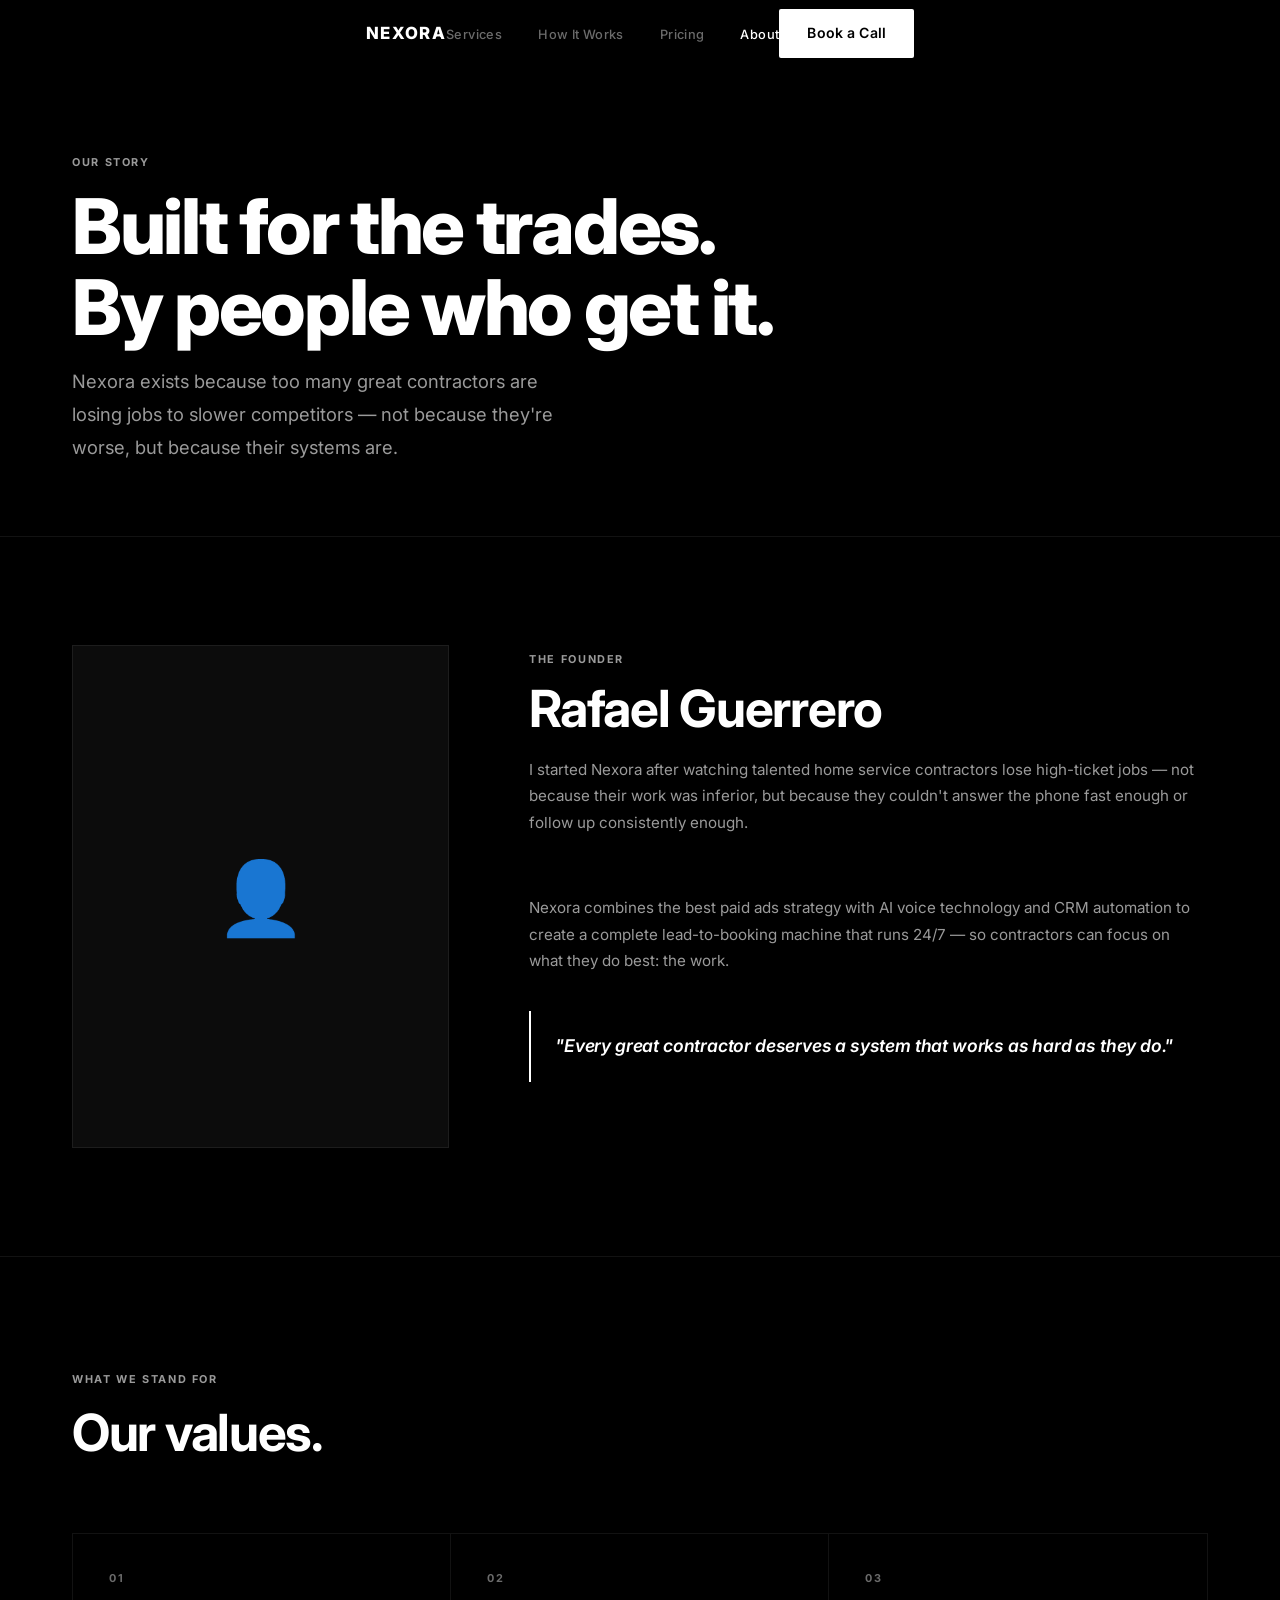
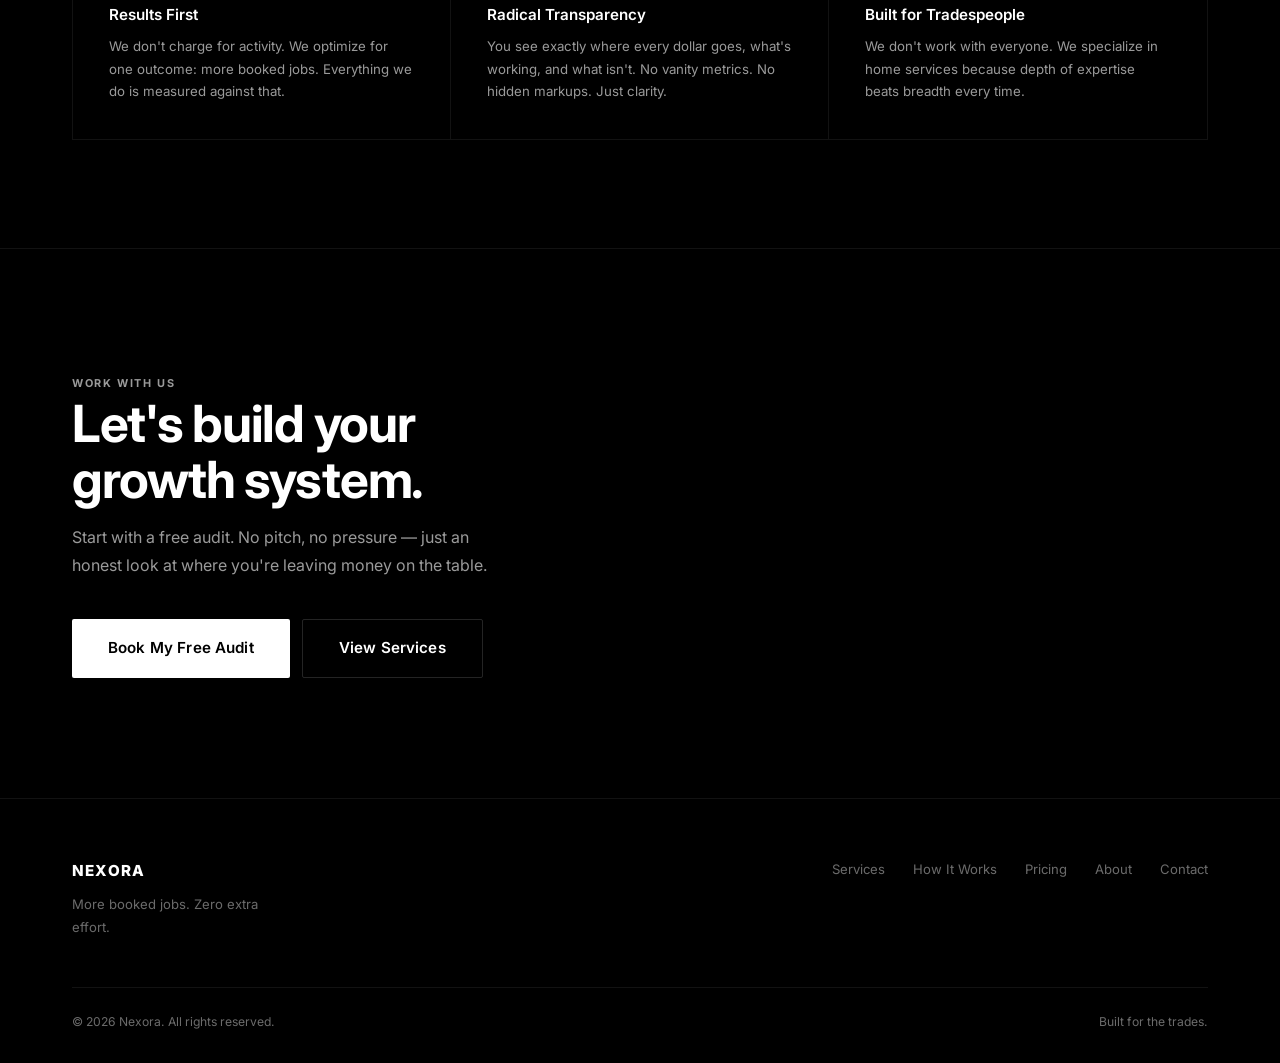
==== commit ab939927: "redesign: premium black & white — Inter font, editorial layout" ====
--- a/about.html
+++ b/about.html
@@ -4,35 +4,25 @@
   <meta charset="UTF-8" />
   <meta name="viewport" content="width=device-width, initial-scale=1.0" />
   <title>About — Nexora</title>
-  <meta name="description" content="Nexora was built by Rafael Guerrero in Green Bay, WI to give home service businesses the same growth systems that big companies use — without the big agency price tag." />
   <link rel="stylesheet" href="styles.css" />
 </head>
 <body>
 
-<!-- ─── Navigation ─── -->
 <nav class="nav">
   <div class="container">
     <div class="nav-inner">
-      <a href="index.html" class="nav-logo">
-        <div class="nav-logo-icon">⚡</div>
-        Nexora
-      </a>
+      <a href="index.html" class="nav-logo">Nexora</a>
       <ul class="nav-links">
         <li><a href="services.html">Services</a></li>
         <li><a href="how-it-works.html">How It Works</a></li>
         <li><a href="pricing.html">Pricing</a></li>
-        <li><a href="about.html">About</a></li>
+        <li><a href="about.html" class="active">About</a></li>
       </ul>
-      <div class="nav-cta">
-        <a href="contact.html" class="btn btn-primary">Book a Call</a>
-      </div>
-      <button class="nav-hamburger" aria-label="Open menu">
-        <span></span><span></span><span></span>
-      </button>
+      <div class="nav-cta"><a href="contact.html" class="btn btn-primary">Book a Call</a></div>
+      <button class="nav-hamburger" aria-label="Open menu"><span></span><span></span><span></span></button>
     </div>
   </div>
 </nav>
-
 <div class="nav-mobile">
   <a href="services.html">Services</a>
   <a href="how-it-works.html">How It Works</a>
@@ -41,36 +31,26 @@
   <a href="contact.html" class="btn btn-primary">Book a Call</a>
 </div>
 
-
-<!-- ─── Page Hero ─── -->
 <div class="page-hero">
-  <canvas class="hero-canvas" id="hero-particles"></canvas>
   <div class="container">
-    <div class="hero-content fade-up">
-      <div class="hero-badge">👷 Our Story</div>
-      <h1>Built for the Trades.<br><span style="color: var(--accent-highlight);">Run by Someone Who Gets It.</span></h1>
-      <p class="hero-sub">Nexora exists because home service contractors deserve the same growth infrastructure that big companies use — without needing a marketing department to run it.</p>
-    </div>
+    <span class="label fade-up">Our Story</span>
+    <h1 class="fade-up delay-1">Built for the trades.<br>By people who get it.</h1>
+    <p class="hero-sub fade-up delay-2">Nexora exists because too many great contractors are losing jobs to slower competitors — not because they're worse, but because their systems are.</p>
   </div>
 </div>
 
-
-<!-- ─── Founder Story ─── -->
 <section>
   <div class="container">
     <div class="about-founder">
-      <div class="founder-img fade-up">
-        <span style="position:relative; z-index:1;">👤</span>
-      </div>
-      <div class="founder-text fade-up delay-2">
-        <span class="section-label">The Founder</span>
-        <h2>Rafael Guerrero</h2>
-        <p>Based in Green Bay, WI — Nexora was built out of a real frustration. Watching hard-working home service contractors spend thousands on ads with no system to capture and close the leads that came in. Watching them miss calls at 7pm because there was no one to answer. Watching them follow up once and never again because life got in the way.</p>
-        <p>The tools to fix this existed. Big enterprise companies were using AI, automated CRMs, and sophisticated ad funnels to dominate their markets. But for the HVAC contractor with a crew of four, or the roofing company doing $1.2M a year? That infrastructure felt out of reach — too expensive, too complex, too much to manage.</p>
-        <p>Nexora changes that. We take the same systems used by growth-obsessed companies and make them accessible, manageable, and built specifically for the trades. You don't need a marketing degree. You don't need to learn new software. You just need to show up for the jobs we put in your calendar.</p>
-
-        <div class="mission-block">
-          <p>"Every contractor deserves a system that works as hard as they do."</p>
+      <div class="founder-img fade-up">👤</div>
+      <div class="founder-text">
+        <span class="label fade-up">The Founder</span>
+        <h2 class="fade-up delay-1">Rafael Guerrero</h2>
+        <p class="fade-up delay-2">I started Nexora after watching talented home service contractors lose high-ticket jobs — not because their work was inferior, but because they couldn't answer the phone fast enough or follow up consistently enough.</p>
+        <p class="fade-up delay-2">The problem wasn't skill. It was systems. So I built one.</p>
+        <p class="fade-up delay-2">Nexora combines the best paid ads strategy with AI voice technology and CRM automation to create a complete lead-to-booking machine that runs 24/7 — so contractors can focus on what they do best: the work.</p>
+        <div class="mission-block fade-up delay-3">
+          <p>"Every great contractor deserves a system that works as hard as they do."</p>
         </div>
       </div>
     </div>
@@ -79,88 +59,48 @@
 
 <div class="divider"></div>
 
-
-<!-- ─── Mission ─── -->
 <section>
   <div class="container">
-    <div class="section-header centered fade-up">
-      <span class="section-label">Our Mission</span>
-      <h2>Level the playing field<br>for home service businesses.</h2>
-      <p class="section-sub">The biggest contractors in your market aren't winning because they're better at the work. They're winning because they have better systems. We're here to fix that.</p>
+    <div class="section-header fade-up">
+      <span class="label">What We Stand For</span>
+      <h2>Our values.</h2>
     </div>
-
-    <div class="grid-2" style="margin-top: 48px;">
-      <div class="card fade-up delay-1">
-        <div style="font-size: 32px; margin-bottom:14px;">🏗️</div>
-        <h3>For the Contractor Who Outworks Everyone</h3>
-        <p>You're great at what you do. You show up early, do quality work, and have happy customers. What you shouldn't have to be great at is marketing technology. That's our job — we handle the systems so you can focus on the work.</p>
+    <div class="values-grid">
+      <div class="value-card fade-up">
+        <div class="value-num">01</div>
+        <h4>Results First</h4>
+        <p>We don't charge for activity. We optimize for one outcome: more booked jobs. Everything we do is measured against that.</p>
       </div>
-      <div class="card fade-up delay-2">
-        <div style="font-size: 32px; margin-bottom:14px;">📈</div>
-        <h3>Real Growth, Not Vanity Metrics</h3>
-        <p>We don't report on impressions or reach. We report on leads, bookings, and revenue. If the system isn't putting money in your pocket, it's not working — and we won't pretend otherwise. Results or we fix it.</p>
+      <div class="value-card fade-up delay-1">
+        <div class="value-num">02</div>
+        <h4>Radical Transparency</h4>
+        <p>You see exactly where every dollar goes, what's working, and what isn't. No vanity metrics. No hidden markups. Just clarity.</p>
+      </div>
+      <div class="value-card fade-up delay-2">
+        <div class="value-num">03</div>
+        <h4>Built for Tradespeople</h4>
+        <p>We don't work with everyone. We specialize in home services because depth of expertise beats breadth every time.</p>
       </div>
     </div>
   </div>
 </section>
 
-<div class="divider"></div>
-
-
-<!-- ─── Values ─── -->
-<section>
+<section class="cta-section">
   <div class="container">
-    <div class="section-header centered fade-up">
-      <span class="section-label">What We Stand For</span>
-      <h2>Three values we don't compromise on.</h2>
-    </div>
-
-    <div class="values-grid">
-      <div class="value-card fade-up delay-1">
-        <div class="value-icon">⚡</div>
-        <h4>Speed</h4>
-        <p>In the trades, timing is everything. We move fast — in launching systems, in responding to issues, and in optimizing your campaigns. Slow is expensive.</p>
-      </div>
-      <div class="value-card fade-up delay-2">
-        <div class="value-icon">🔍</div>
-        <h4>Transparency</h4>
-        <p>You'll always know what's running, what it's costing, and what it's returning. No jargon, no smoke screens. If something isn't working, we say it first.</p>
-      </div>
-      <div class="value-card fade-up delay-3">
-        <div class="value-icon">🏆</div>
-        <h4>Results Over Reports</h4>
-        <p>A polished report with bad results isn't success. We measure ourselves by the jobs you book — everything else is just data we use to get there faster.</p>
-      </div>
+    <span class="label fade-up">Work With Us</span>
+    <h2 class="fade-up delay-1">Let's build your<br>growth system.</h2>
+    <p class="fade-up delay-2">Start with a free audit. No pitch, no pressure — just an honest look at where you're leaving money on the table.</p>
+    <div class="cta-btns fade-up delay-3">
+      <a href="contact.html" class="btn btn-primary btn-lg">Book My Free Audit</a>
+      <a href="services.html" class="btn btn-outline btn-lg">View Services</a>
     </div>
   </div>
 </section>
 
-
-<!-- ─── CTA ─── -->
-<section class="cta-section">
-  <div class="container">
-    <span class="section-label">Let's Work Together</span>
-    <h2>Ready to build something that actually works?</h2>
-    <p>If you're serious about growing your home service business and want a partner who's as invested in your results as you are, let's talk.</p>
-    <div class="cta-btns">
-      <a href="contact.html" class="btn btn-primary btn-lg">Work With Us</a>
-      <a href="services.html" class="btn btn-outline btn-lg">See What We Do</a>
-    </div>
-  </div>
-</section>
-
-
-<!-- ─── Footer ─── -->
 <footer class="footer">
   <div class="container">
     <div class="footer-inner">
-      <div class="footer-brand">
-        <a href="index.html" class="nav-logo">
-          <div class="nav-logo-icon">⚡</div>
-          Nexora
-        </a>
-        <p class="footer-tagline">More booked jobs. Zero extra effort.</p>
-      </div>
+      <div><div class="footer-logo">Nexora</div><p class="footer-tagline">More booked jobs. Zero extra effort.</p></div>
       <nav class="footer-nav">
         <a href="services.html">Services</a>
         <a href="how-it-works.html">How It Works</a>
@@ -169,10 +109,7 @@
         <a href="contact.html">Contact</a>
       </nav>
     </div>
-    <div class="footer-bottom">
-      <span>© 2026 Nexora. All rights reserved.</span>
-      <span>Built for the trades.</span>
-    </div>
+    <div class="footer-bottom"><span>© 2026 Nexora. All rights reserved.</span><span>Built for the trades.</span></div>
   </div>
 </footer>
 
--- a/styles.css
+++ b/styles.css
@@ -1,33 +1,31 @@
-@import url('https://fonts.googleapis.com/css2?family=Syne:wght@400;600;700;800&family=DM+Sans:ital,opsz,wght@0,9..40,300;0,9..40,400;0,9..40,500;0,9..40,600;1,9..40,400&display=swap');
+@import url('https://fonts.googleapis.com/css2?family=Inter:wght@300;400;500;600;700;800;900&display=swap');
 
 /* ─── Variables ─── */
 :root {
-  --bg:               #080620;
-  --surface:          #0e0b2e;
-  --border:           #1e1a4a;
-  --accent:           #7C3AED;
-  --accent-glow:      #9d5ff5;
-  --accent-highlight: #c084fc;
-  --accent-secondary: #FF4D8D;
-  --text:             #F0F0FF;
-  --muted:            #8888aa;
-  --radius-card:      10px;
-  --radius-btn:       6px;
-  --gradient:         linear-gradient(135deg, #7C3AED, #c084fc);
-  --max-width:        1200px;
-  --nav-height:       72px;
+  --bg:             #000000;
+  --surface:        #0c0c0c;
+  --surface-2:      #141414;
+  --border:         rgba(255,255,255,0.07);
+  --border-strong:  rgba(255,255,255,0.14);
+  --text:           #ffffff;
+  --muted:          #6b6b6b;
+  --muted-2:        #9a9a9a;
+  --accent:         #ffffff;
+  --max-width:      1200px;
+  --nav-height:     68px;
 }
 
 /* ─── Reset ─── */
 *, *::before, *::after { box-sizing: border-box; margin: 0; padding: 0; }
 html { scroll-behavior: smooth; }
 body {
-  background-color: var(--bg);
+  background: var(--bg);
   color: var(--text);
-  font-family: 'DM Sans', sans-serif;
+  font-family: 'Inter', sans-serif;
   font-size: 16px;
   line-height: 1.6;
   overflow-x: hidden;
+  -webkit-font-smoothing: antialiased;
 }
 img { max-width: 100%; display: block; }
 a { color: inherit; text-decoration: none; }
@@ -35,35 +33,48 @@
 button { font-family: inherit; }
 
 /* ─── Typography ─── */
-h1, h2, h3, h4, h5 {
-  font-family: 'Syne', sans-serif;
-  font-weight: 700;
-  line-height: 1.15;
-}
-h1 { font-size: clamp(2.2rem, 5vw, 4rem); }
-h2 { font-size: clamp(1.8rem, 4vw, 3rem); }
-h3 { font-size: clamp(1.25rem, 2.5vw, 1.7rem); }
-h4 { font-size: 1.15rem; }
+h1 {
+  font-size: clamp(2.6rem, 6vw, 5rem);
+  font-weight: 800;
+  line-height: 1.05;
+  letter-spacing: -0.03em;
+}
+h2 {
+  font-size: clamp(2rem, 4vw, 3.4rem);
+  font-weight: 700;
+  line-height: 1.1;
+  letter-spacing: -0.025em;
+}
+h3 {
+  font-size: clamp(1.1rem, 2vw, 1.4rem);
+  font-weight: 600;
+  line-height: 1.25;
+  letter-spacing: -0.01em;
+}
+h4 { font-size: 1rem; font-weight: 600; }
 p { line-height: 1.75; }
-
-.text-muted      { color: var(--muted); }
-.text-accent     { color: var(--accent-highlight); }
-.text-pink       { color: var(--accent-secondary); }
-.text-center     { text-align: center; }
 
 /* ─── Container ─── */
 .container {
   max-width: var(--max-width);
   margin: 0 auto;
-  padding: 0 24px;
-}
-
-/* ─── Gradient text ─── */
-.gradient-text {
-  background: var(--gradient);
-  -webkit-background-clip: text;
-  -webkit-text-fill-color: transparent;
-  background-clip: text;
+  padding: 0 32px;
+}
+
+/* ─── Label / eyebrow ─── */
+.label {
+  display: inline-block;
+  font-size: 0.68rem;
+  font-weight: 700;
+  letter-spacing: 0.15em;
+  text-transform: uppercase;
+  color: var(--muted-2);
+}
+
+/* ─── Divider ─── */
+.divider {
+  height: 1px;
+  background: var(--border);
 }
 
 /* ─── Buttons ─── */
@@ -72,40 +83,37 @@
   align-items: center;
   justify-content: center;
   gap: 8px;
-  padding: 13px 26px;
-  border-radius: var(--radius-btn);
-  font-family: 'DM Sans', sans-serif;
-  font-size: 0.95rem;
+  padding: 13px 28px;
+  border-radius: 2px;
+  font-family: 'Inter', sans-serif;
+  font-size: 0.88rem;
   font-weight: 600;
   cursor: pointer;
-  transition: all 0.25s ease;
+  transition: all 0.18s ease;
   white-space: nowrap;
   border: none;
   letter-spacing: 0.01em;
 }
 
 .btn-primary {
-  background: var(--gradient);
-  color: #fff;
-  box-shadow: 0 4px 20px rgba(124,58,237,0.35);
+  background: var(--text);
+  color: #000;
 }
 .btn-primary:hover {
-  transform: translateY(-2px);
-  box-shadow: 0 8px 32px rgba(124,58,237,0.55);
+  background: rgba(255,255,255,0.88);
 }
 
 .btn-outline {
   background: transparent;
-  color: var(--accent-highlight);
-  border: 1.5px solid var(--accent);
+  color: var(--text);
+  border: 1px solid var(--border-strong);
 }
 .btn-outline:hover {
-  background: rgba(124,58,237,0.1);
-  border-color: var(--accent-highlight);
-  transform: translateY(-2px);
-}
-
-.btn-lg { padding: 16px 36px; font-size: 1.05rem; }
+  border-color: rgba(255,255,255,0.4);
+  background: rgba(255,255,255,0.04);
+}
+
+.btn-lg { padding: 16px 36px; font-size: 0.95rem; }
 .btn-block { width: 100%; }
 
 /* ─── Navigation ─── */
@@ -116,13 +124,14 @@
   height: var(--nav-height);
   display: flex;
   align-items: center;
-  transition: background 0.3s, box-shadow 0.3s;
+  transition: background 0.3s, border-color 0.3s;
+  border-bottom: 1px solid transparent;
 }
 .nav.scrolled {
-  background: rgba(8, 6, 32, 0.88);
-  backdrop-filter: blur(12px);
-  -webkit-backdrop-filter: blur(12px);
-  box-shadow: 0 1px 0 var(--border);
+  background: rgba(0,0,0,0.92);
+  backdrop-filter: blur(16px);
+  -webkit-backdrop-filter: blur(16px);
+  border-bottom-color: var(--border);
 }
 
 .nav-inner {
@@ -133,36 +142,23 @@
 }
 
 .nav-logo {
-  display: flex;
-  align-items: center;
-  gap: 10px;
-  font-family: 'Syne', sans-serif;
+  font-size: 1.05rem;
   font-weight: 800;
-  font-size: 1.35rem;
+  letter-spacing: 0.08em;
+  text-transform: uppercase;
   color: var(--text);
-  flex-shrink: 0;
-}
-.nav-logo-icon {
-  width: 34px;
-  height: 34px;
-  background: var(--gradient);
-  border-radius: 8px;
-  display: flex;
-  align-items: center;
-  justify-content: center;
-  font-size: 17px;
-  line-height: 1;
 }
 
 .nav-links {
   display: flex;
   align-items: center;
-  gap: 34px;
+  gap: 36px;
 }
 .nav-links a {
-  font-size: 0.9rem;
+  font-size: 0.8rem;
   font-weight: 500;
   color: var(--muted);
+  letter-spacing: 0.03em;
   transition: color 0.2s;
 }
 .nav-links a:hover,
@@ -179,503 +175,393 @@
 }
 .nav-hamburger span {
   display: block;
-  width: 24px;
-  height: 2px;
+  width: 22px;
+  height: 1.5px;
   background: var(--text);
-  border-radius: 2px;
   transition: all 0.3s ease;
 }
-.nav-hamburger.open span:nth-child(1) { transform: translateY(7px) rotate(45deg); }
+.nav-hamburger.open span:nth-child(1) { transform: translateY(6.5px) rotate(45deg); }
 .nav-hamburger.open span:nth-child(2) { opacity: 0; }
-.nav-hamburger.open span:nth-child(3) { transform: translateY(-7px) rotate(-45deg); }
+.nav-hamburger.open span:nth-child(3) { transform: translateY(-6.5px) rotate(-45deg); }
 
 .nav-mobile {
   display: none;
   position: fixed;
   top: var(--nav-height);
   left: 0; right: 0;
-  background: rgba(8, 6, 32, 0.97);
-  backdrop-filter: blur(12px);
-  padding: 24px 24px 32px;
+  background: rgba(0,0,0,0.97);
+  backdrop-filter: blur(16px);
+  padding: 24px 32px 36px;
   z-index: 999;
-  border-top: 1px solid var(--border);
+  border-bottom: 1px solid var(--border);
   flex-direction: column;
-  gap: 4px;
+  gap: 0;
 }
 .nav-mobile.open { display: flex; }
 .nav-mobile a {
-  font-size: 1.05rem;
+  font-size: 1rem;
   font-weight: 500;
-  color: var(--text);
-  padding: 14px 0;
-  border-bottom: 1px solid var(--border);
-}
+  color: var(--muted-2);
+  padding: 16px 0;
+  border-bottom: 1px solid var(--border);
+  transition: color 0.2s;
+}
+.nav-mobile a:hover { color: var(--text); }
 .nav-mobile a:last-of-type { border-bottom: none; }
 .nav-mobile .btn {
-  margin-top: 16px;
+  margin-top: 20px;
   align-self: stretch;
 }
 
-/* ─── Hero (home) ─── */
+/* ─── Sections ─── */
+section { padding: 108px 0; }
+
+.section-header { margin-bottom: 72px; }
+.section-header .label { margin-bottom: 16px; }
+.section-header.centered { text-align: center; }
+.section-sub {
+  font-size: 1rem;
+  color: var(--muted-2);
+  max-width: 500px;
+  margin-top: 14px;
+  line-height: 1.75;
+}
+.section-header.centered .section-sub { margin-left: auto; margin-right: auto; }
+
+/* ─── Hero ─── */
 .hero {
-  position: relative;
   min-height: 100vh;
   display: flex;
   align-items: center;
   padding-top: var(--nav-height);
-  overflow: hidden;
-}
-.hero-canvas {
-  position: absolute;
-  inset: 0;
-  width: 100%;
-  height: 100%;
-  z-index: 0;
-}
-.hero-glow {
-  position: absolute;
-  width: 800px;
-  height: 800px;
-  background: radial-gradient(circle, rgba(124,58,237,0.2) 0%, transparent 68%);
-  top: 50%;
-  left: 50%;
-  transform: translate(-50%, -52%);
-  pointer-events: none;
-  z-index: 0;
+  border-bottom: 1px solid var(--border);
 }
 .hero-content {
-  position: relative;
-  z-index: 1;
-  text-align: center;
-  max-width: 840px;
-  margin: 0 auto;
-  padding: 80px 0 60px;
-}
-
-/* Page hero (non-home) */
-.page-hero {
-  position: relative;
-  padding: calc(var(--nav-height) + 80px) 0 72px;
-  text-align: center;
-  overflow: hidden;
-}
-.page-hero::before {
-  content: '';
-  position: absolute;
-  width: 600px; height: 600px;
-  background: radial-gradient(circle, rgba(124,58,237,0.14) 0%, transparent 70%);
-  top: 50%; left: 50%;
-  transform: translate(-50%, -50%);
-  pointer-events: none;
-}
-.page-hero .hero-content { padding: 0; }
-
-.hero-badge {
+  padding: 100px 0 80px;
+  max-width: 860px;
+}
+.hero .label { margin-bottom: 28px; }
+.hero h1 { margin-bottom: 24px; }
+.hero-sub {
+  font-size: clamp(1rem, 2vw, 1.15rem);
+  color: var(--muted-2);
+  max-width: 520px;
+  margin-bottom: 44px;
+  line-height: 1.8;
+}
+.hero-ctas {
+  display: flex;
+  gap: 12px;
+  flex-wrap: wrap;
+  margin-bottom: 80px;
+}
+.link-arrow {
   display: inline-flex;
   align-items: center;
   gap: 6px;
-  background: rgba(124,58,237,0.14);
-  border: 1px solid rgba(124,58,237,0.35);
-  border-radius: 20px;
-  padding: 5px 14px;
-  font-size: 0.75rem;
-  font-weight: 700;
-  color: var(--accent-highlight);
-  margin-bottom: 22px;
-  letter-spacing: 0.08em;
-  text-transform: uppercase;
-}
-.hero h1 { margin-bottom: 22px; letter-spacing: -0.02em; }
-.hero-sub {
-  font-size: clamp(1rem, 2vw, 1.2rem);
-  color: var(--muted);
-  max-width: 600px;
-  margin: 0 auto 36px;
-}
-.hero-ctas {
-  display: flex;
-  gap: 14px;
-  justify-content: center;
-  flex-wrap: wrap;
-  margin-bottom: 60px;
-}
+  color: var(--muted-2);
+  font-size: 0.9rem;
+  font-weight: 500;
+  transition: color 0.2s, gap 0.2s;
+}
+.link-arrow:hover { color: var(--text); gap: 10px; }
 
 /* Stats row */
 .stats-row {
   display: flex;
   gap: 0;
-  justify-content: center;
-  flex-wrap: wrap;
-  border: 1px solid var(--border);
-  border-radius: var(--radius-card);
-  background: var(--surface);
-  overflow: hidden;
+  border-top: 1px solid var(--border);
+  padding-top: 40px;
 }
 .stat-item {
-  text-align: center;
-  padding: 24px 40px;
-  flex: 1;
-  min-width: 140px;
+  padding-right: 48px;
+  margin-right: 48px;
   border-right: 1px solid var(--border);
 }
-.stat-item:last-child { border-right: none; }
+.stat-item:last-child { border-right: none; margin-right: 0; }
 .stat-value {
-  font-family: 'Syne', sans-serif;
-  font-size: 2rem;
+  font-size: 2.2rem;
   font-weight: 800;
-  color: var(--accent-highlight);
+  letter-spacing: -0.03em;
   line-height: 1;
+  margin-bottom: 6px;
 }
 .stat-label {
-  font-size: 0.82rem;
-  color: var(--muted);
-  margin-top: 5px;
-}
-
-/* ─── Sections ─── */
-section { padding: 96px 0; }
-
-.section-label {
-  display: inline-block;
-  font-size: 0.72rem;
-  font-weight: 700;
-  letter-spacing: 0.12em;
-  text-transform: uppercase;
-  color: var(--accent-highlight);
-  margin-bottom: 10px;
-}
-.section-title { margin-bottom: 14px; }
-.section-sub {
-  font-size: 1.05rem;
-  color: var(--muted);
-  max-width: 560px;
-  line-height: 1.75;
-}
-.section-header { margin-bottom: 60px; }
-.section-header.centered { text-align: center; }
-.section-header.centered .section-sub { margin: 0 auto; }
-
-.divider {
-  height: 1px;
-  background: linear-gradient(90deg, transparent, var(--border), transparent);
-}
-
-/* ─── Cards ─── */
-.card {
-  background: var(--surface);
-  border: 1px solid var(--border);
-  border-radius: var(--radius-card);
-  padding: 32px;
-  transition: box-shadow 0.3s ease, transform 0.3s ease;
-}
-.card:hover {
-  box-shadow: 0 0 24px rgba(124,58,237,0.15);
-  transform: translateY(-3px);
-}
-.card-icon {
-  width: 50px; height: 50px;
-  background: rgba(124,58,237,0.12);
-  border-radius: 10px;
-  display: flex;
-  align-items: center;
-  justify-content: center;
-  font-size: 22px;
-  margin-bottom: 18px;
-  border: 1px solid rgba(124,58,237,0.22);
-}
-.card h3 { margin-bottom: 10px; font-size: 1.15rem; }
-.card p { color: var(--muted); font-size: 0.93rem; }
-
-/* Grids */
-.grid-2 { display: grid; grid-template-columns: repeat(2, 1fr); gap: 24px; }
-.grid-3 { display: grid; grid-template-columns: repeat(3, 1fr); gap: 24px; }
-.grid-4 { display: grid; grid-template-columns: repeat(4, 1fr); gap: 24px; }
+  font-size: 0.78rem;
+  color: var(--muted);
+  font-weight: 500;
+  letter-spacing: 0.03em;
+}
+
+/* Page hero (inner pages) */
+.page-hero {
+  padding: calc(var(--nav-height) + 80px) 0 72px;
+  border-bottom: 1px solid var(--border);
+}
+.page-hero .label { margin-bottom: 16px; }
+.page-hero h1 { margin-bottom: 16px; }
+.page-hero .hero-sub { margin-bottom: 0; }
 
 /* ─── Trades strip ─── */
 .trades-strip {
-  padding: 40px 0;
-  border-top: 1px solid var(--border);
+  padding: 36px 0;
   border-bottom: 1px solid var(--border);
 }
 .trades-label {
-  text-align: center;
-  font-size: 0.74rem;
-  font-weight: 700;
-  letter-spacing: 0.1em;
+  font-size: 0.68rem;
+  font-weight: 700;
+  letter-spacing: 0.15em;
   text-transform: uppercase;
   color: var(--muted);
-  margin-bottom: 24px;
+  margin-bottom: 20px;
 }
 .trades-list {
   display: flex;
-  gap: 12px;
-  justify-content: center;
+  gap: 0;
   flex-wrap: wrap;
 }
 .trade-item {
-  display: flex;
-  align-items: center;
-  gap: 8px;
-  background: var(--surface);
-  border: 1px solid var(--border);
-  border-radius: 8px;
-  padding: 9px 16px;
-  font-size: 0.88rem;
+  font-size: 0.82rem;
   font-weight: 500;
   color: var(--muted);
-  transition: all 0.2s;
-  cursor: default;
-}
-.trade-item:hover {
-  border-color: var(--accent);
-  color: var(--text);
-  box-shadow: 0 0 12px rgba(124,58,237,0.1);
-}
-.trade-item .ti { font-size: 17px; }
+  padding: 8px 20px;
+  border-right: 1px solid var(--border);
+  transition: color 0.2s;
+}
+.trade-item:first-child { padding-left: 0; }
+.trade-item:last-child { border-right: none; }
+.trade-item:hover { color: var(--text); }
 
 /* ─── Problem block ─── */
 .problem-grid {
   display: grid;
   grid-template-columns: repeat(3, 1fr);
+  gap: 0;
+  border: 1px solid var(--border);
+}
+.problem-card {
+  padding: 40px;
+  border-right: 1px solid var(--border);
+  transition: background 0.2s;
+}
+.problem-card:last-child { border-right: none; }
+.problem-card:hover { background: var(--surface); }
+.problem-num {
+  font-size: 0.72rem;
+  font-weight: 700;
+  letter-spacing: 0.12em;
+  color: var(--muted);
+  margin-bottom: 24px;
+}
+.problem-card h4 { margin-bottom: 10px; font-size: 1rem; font-weight: 600; }
+.problem-card p { color: var(--muted-2); font-size: 0.88rem; line-height: 1.75; }
+
+/* ─── Quote / solution teaser ─── */
+.solution-teaser {
+  padding: 108px 0;
+  border-bottom: 1px solid var(--border);
+}
+.solution-teaser blockquote {
+  font-size: clamp(1.5rem, 3vw, 2.4rem);
+  font-weight: 700;
+  letter-spacing: -0.02em;
+  line-height: 1.2;
+  max-width: 800px;
+  margin-bottom: 24px;
+}
+.solution-teaser p {
+  color: var(--muted-2);
+  font-size: 1rem;
+  max-width: 540px;
+  margin-bottom: 28px;
+}
+
+/* ─── Services preview cards ─── */
+.grid-4 {
+  display: grid;
+  grid-template-columns: repeat(4, 1fr);
+  gap: 0;
+  border: 1px solid var(--border);
+}
+.grid-3 {
+  display: grid;
+  grid-template-columns: repeat(3, 1fr);
   gap: 24px;
 }
-.problem-card {
+.grid-2 {
+  display: grid;
+  grid-template-columns: repeat(2, 1fr);
+  gap: 24px;
+}
+
+.service-card {
+  padding: 36px;
+  border-right: 1px solid var(--border);
+  transition: background 0.2s;
+}
+.service-card:last-child { border-right: none; }
+.service-card:hover { background: var(--surface); }
+.service-num {
+  font-size: 0.68rem;
+  font-weight: 700;
+  letter-spacing: 0.15em;
+  color: var(--muted);
+  margin-bottom: 20px;
+}
+.service-card h3 { font-size: 1rem; margin-bottom: 10px; }
+.service-card p { color: var(--muted-2); font-size: 0.85rem; line-height: 1.7; }
+
+/* ─── Generic card ─── */
+.card {
   background: var(--surface);
   border: 1px solid var(--border);
-  border-radius: var(--radius-card);
   padding: 32px;
-  position: relative;
-  overflow: hidden;
-  transition: transform 0.3s, box-shadow 0.3s;
-}
-.problem-card:hover {
-  transform: translateY(-3px);
-  box-shadow: 0 0 20px rgba(255,77,141,0.1);
-}
-.problem-card::before {
-  content: '';
-  position: absolute;
-  top: 0; left: 0; right: 0;
-  height: 3px;
-  background: linear-gradient(90deg, var(--accent-secondary), transparent);
-}
-.problem-card .p-icon { font-size: 28px; margin-bottom: 14px; }
-.problem-card h4 { font-family: 'Syne', sans-serif; font-size: 1.05rem; margin-bottom: 8px; }
-.problem-card p { color: var(--muted); font-size: 0.9rem; }
-
-/* ─── Solution teaser ─── */
-.solution-teaser {
-  text-align: center;
-  background: linear-gradient(180deg, transparent, rgba(124,58,237,0.05), transparent);
-  padding: 80px 0;
-}
-.solution-teaser h2 { max-width: 680px; margin: 0 auto 16px; }
-.solution-teaser p { color: var(--muted); font-size: 1.05rem; margin-bottom: 28px; }
-.link-arrow {
-  display: inline-flex;
-  align-items: center;
-  gap: 8px;
-  color: var(--accent-highlight);
-  font-weight: 600;
-  font-size: 0.95rem;
-  transition: gap 0.2s;
-}
-.link-arrow:hover { gap: 13px; }
+  transition: border-color 0.2s;
+}
+.card:hover { border-color: var(--border-strong); }
 
 /* ─── Social proof ─── */
 .social-proof {
-  text-align: center;
-  padding: 56px 0;
-  border-top: 1px solid var(--border);
+  padding: 48px 0;
   border-bottom: 1px solid var(--border);
 }
 .social-proof-label {
-  font-size: 0.75rem;
-  font-weight: 700;
-  letter-spacing: 0.1em;
+  font-size: 0.7rem;
+  font-weight: 700;
+  letter-spacing: 0.14em;
   text-transform: uppercase;
   color: var(--muted);
-  margin-bottom: 24px;
+  margin-bottom: 20px;
 }
 .proof-badges {
   display: flex;
-  gap: 12px;
-  justify-content: center;
+  gap: 0;
   flex-wrap: wrap;
 }
 .proof-badge {
   display: flex;
   align-items: center;
   gap: 8px;
-  background: var(--surface);
-  border: 1px solid var(--border);
-  border-radius: 8px;
-  padding: 10px 18px;
-  font-size: 0.88rem;
-  color: var(--muted);
-}
-.proof-badge .dot {
-  width: 8px; height: 8px;
+  font-size: 0.82rem;
+  color: var(--muted-2);
+  padding: 0 24px;
+  border-right: 1px solid var(--border);
+}
+.proof-badge:first-child { padding-left: 0; }
+.proof-badge:last-child { border-right: none; }
+.proof-dot {
+  width: 5px; height: 5px;
   border-radius: 50%;
-  background: var(--accent-highlight);
+  background: var(--text);
   flex-shrink: 0;
 }
 
 /* ─── CTA section ─── */
 .cta-section {
-  text-align: center;
-  padding: 96px 0;
-  position: relative;
-  overflow: hidden;
-}
-.cta-section::before {
-  content: '';
-  position: absolute;
-  width: 700px; height: 700px;
-  background: radial-gradient(circle, rgba(124,58,237,0.1) 0%, transparent 68%);
-  top: 50%; left: 50%;
-  transform: translate(-50%, -50%);
-  pointer-events: none;
-}
-.cta-section > * { position: relative; z-index: 1; }
-.cta-section h2 { max-width: 600px; margin: 0 auto 14px; }
+  padding: 120px 0;
+  border-top: 1px solid var(--border);
+}
+.cta-section h2 { max-width: 600px; margin-bottom: 16px; }
 .cta-section p {
-  color: var(--muted);
-  font-size: 1.05rem;
-  margin-bottom: 36px;
-  max-width: 480px;
-  margin-left: auto;
-  margin-right: auto;
-}
-.cta-btns { display: flex; gap: 14px; justify-content: center; flex-wrap: wrap; }
+  color: var(--muted-2);
+  font-size: 1rem;
+  margin-bottom: 40px;
+  max-width: 440px;
+  line-height: 1.75;
+}
+.cta-btns { display: flex; gap: 12px; flex-wrap: wrap; }
 
 /* ─── Services page ─── */
 .service-row {
   display: grid;
   grid-template-columns: 1fr 1fr;
-  gap: 72px;
-  align-items: center;
-  padding: 72px 0;
+  gap: 80px;
+  align-items: start;
+  padding: 80px 0;
   border-bottom: 1px solid var(--border);
 }
 .service-row:last-of-type { border-bottom: none; }
-
-.service-icon-lg {
-  width: 72px; height: 72px;
-  background: rgba(124,58,237,0.1);
-  border: 1px solid rgba(124,58,237,0.25);
-  border-radius: 14px;
-  display: flex;
-  align-items: center;
-  justify-content: center;
-  font-size: 34px;
-  margin-bottom: 22px;
-}
-.service-row h2 { font-size: clamp(1.5rem, 3vw, 2.2rem); margin-bottom: 14px; }
-.service-row p { color: var(--muted); margin-bottom: 0; }
+.service-row-num {
+  font-size: 0.68rem;
+  font-weight: 700;
+  letter-spacing: 0.15em;
+  color: var(--muted);
+  margin-bottom: 16px;
+}
+.service-row h2 { font-size: clamp(1.6rem, 3vw, 2.2rem); margin-bottom: 16px; }
+.service-row p { color: var(--muted-2); font-size: 0.93rem; line-height: 1.8; }
 
 .outcome-list {
-  margin-top: 24px;
+  margin-top: 28px;
   display: flex;
   flex-direction: column;
-  gap: 9px;
+  gap: 10px;
 }
 .outcome-item {
   display: flex;
   align-items: flex-start;
-  gap: 10px;
-  font-size: 0.92rem;
-  color: var(--muted);
+  gap: 12px;
+  font-size: 0.88rem;
+  color: var(--muted-2);
 }
 .outcome-item .chk {
-  color: var(--accent-highlight);
+  color: var(--text);
   font-weight: 700;
   flex-shrink: 0;
   margin-top: 2px;
+  font-size: 0.75rem;
 }
 
 .service-visual {
   background: var(--surface);
   border: 1px solid var(--border);
-  border-radius: var(--radius-card);
-  min-height: 300px;
+  aspect-ratio: 4/3;
   display: flex;
   align-items: center;
   justify-content: center;
-  font-size: 88px;
-  position: relative;
-  overflow: hidden;
-}
-.service-visual::after {
-  content: '';
-  position: absolute;
-  inset: 0;
-  background: radial-gradient(circle at center, rgba(124,58,237,0.07), transparent 70%);
-}
-
-/* ─── Steps (How it works) ─── */
-.steps-wrap {
-  position: relative;
+  font-size: 64px;
+}
+
+/* ─── Steps ─── */
+.steps-list {
   display: grid;
   grid-template-columns: repeat(3, 1fr);
   gap: 0;
+  border: 1px solid var(--border);
   margin-bottom: 80px;
 }
-.steps-line {
-  position: absolute;
-  top: 44px;
-  left: calc(100% / 6);
-  right: calc(100% / 6);
-  height: 2px;
-  background: var(--gradient);
-  z-index: 0;
-}
 .step-item {
-  text-align: center;
-  padding: 0 28px;
-  position: relative;
-  z-index: 1;
-}
+  padding: 40px;
+  border-right: 1px solid var(--border);
+}
+.step-item:last-child { border-right: none; }
 .step-num {
-  width: 88px; height: 88px;
-  border-radius: 50%;
-  background: var(--surface);
-  border: 2px solid var(--accent);
-  display: flex;
-  align-items: center;
-  justify-content: center;
-  margin: 0 auto 28px;
-  font-family: 'Syne', sans-serif;
-  font-size: 1.6rem;
+  font-size: 2.5rem;
   font-weight: 800;
-  color: var(--accent-highlight);
-  box-shadow: 0 0 28px rgba(124,58,237,0.22);
-}
-.step-title { font-family: 'Syne', sans-serif; font-size: 1.15rem; font-weight: 700; margin-bottom: 10px; }
-.step-desc { color: var(--muted); font-size: 0.93rem; }
+  letter-spacing: -0.04em;
+  color: var(--muted);
+  margin-bottom: 20px;
+  line-height: 1;
+}
+.step-title { font-size: 1rem; font-weight: 600; margin-bottom: 10px; }
+.step-desc { color: var(--muted-2); font-size: 0.85rem; line-height: 1.75; }
 
 /* ─── FAQ ─── */
 .faq-list {
-  max-width: 720px;
-  margin: 0 auto;
-  display: flex;
-  flex-direction: column;
-  gap: 10px;
+  max-width: 680px;
+  border-top: 1px solid var(--border);
 }
 .faq-item {
-  background: var(--surface);
-  border: 1px solid var(--border);
-  border-radius: var(--radius-card);
-  overflow: hidden;
+  border-bottom: 1px solid var(--border);
 }
 .faq-question {
   display: flex;
   align-items: center;
   justify-content: space-between;
-  padding: 20px 24px;
+  padding: 22px 0;
   cursor: pointer;
   font-weight: 600;
-  font-size: 0.95rem;
+  font-size: 0.93rem;
   gap: 16px;
   background: none;
   border: none;
@@ -684,19 +570,14 @@
   color: var(--text);
   transition: color 0.2s;
 }
-.faq-question:hover { color: var(--accent-highlight); }
+.faq-question:hover { color: var(--muted-2); }
 .faq-chevron {
-  width: 26px; height: 26px;
+  color: var(--muted);
+  font-size: 18px;
+  font-weight: 300;
   flex-shrink: 0;
-  display: flex;
-  align-items: center;
-  justify-content: center;
-  background: rgba(124,58,237,0.12);
-  border-radius: 50%;
-  color: var(--accent-highlight);
-  font-size: 15px;
-  font-weight: 700;
   transition: transform 0.3s;
+  line-height: 1;
 }
 .faq-item.open .faq-chevron { transform: rotate(45deg); }
 .faq-answer {
@@ -706,190 +587,166 @@
 }
 .faq-item.open .faq-answer { max-height: 300px; }
 .faq-answer p {
-  padding: 0 24px 20px;
-  color: var(--muted);
-  font-size: 0.93rem;
+  padding-bottom: 22px;
+  color: var(--muted-2);
+  font-size: 0.9rem;
+  line-height: 1.8;
 }
 
 /* ─── Pricing ─── */
 .pricing-grid {
   display: grid;
   grid-template-columns: repeat(3, 1fr);
-  gap: 24px;
-  align-items: start;
+  gap: 0;
+  border: 1px solid var(--border);
+  margin-bottom: 40px;
 }
 .pricing-card {
-  background: var(--surface);
-  border: 1px solid var(--border);
-  border-radius: var(--radius-card);
-  padding: 36px 28px;
-  transition: transform 0.3s, box-shadow 0.3s;
-}
-.pricing-card:hover { transform: translateY(-4px); }
-.pricing-card.featured {
-  border: 2px solid transparent;
-  background:
-    linear-gradient(var(--surface), var(--surface)) padding-box,
-    var(--gradient) border-box;
-  box-shadow: 0 0 48px rgba(124,58,237,0.22);
+  padding: 40px;
+  border-right: 1px solid var(--border);
+  transition: background 0.2s;
+}
+.pricing-card:last-child { border-right: none; }
+.pricing-card.featured { background: var(--surface); }
+.pricing-tier {
+  font-size: 0.7rem;
+  font-weight: 700;
+  letter-spacing: 0.14em;
+  text-transform: uppercase;
+  color: var(--muted);
+  margin-bottom: 20px;
 }
 .popular-badge {
-  display: inline-flex;
-  background: var(--gradient);
-  color: #fff;
-  font-size: 0.68rem;
+  display: inline-block;
+  font-size: 0.6rem;
   font-weight: 700;
   letter-spacing: 0.1em;
   text-transform: uppercase;
-  padding: 4px 10px;
-  border-radius: 4px;
-  margin-bottom: 14px;
-}
-.pricing-tier {
-  font-family: 'Syne', sans-serif;
-  font-size: 1.35rem;
-  font-weight: 700;
-  margin-bottom: 6px;
+  border: 1px solid var(--border-strong);
+  padding: 3px 8px;
+  margin-left: 8px;
+  color: var(--text);
+  vertical-align: middle;
 }
 .pricing-price {
-  font-family: 'Syne', sans-serif;
-  font-size: 2.4rem;
+  font-size: 3rem;
   font-weight: 800;
-  color: var(--accent-highlight);
-  margin: 14px 0;
+  letter-spacing: -0.04em;
   line-height: 1;
+  margin: 20px 0;
 }
 .pricing-price .suffix {
   font-size: 1rem;
   color: var(--muted);
   font-weight: 400;
-  font-family: 'DM Sans', sans-serif;
+  letter-spacing: 0;
 }
 .pricing-desc {
-  font-size: 0.9rem;
-  color: var(--muted);
-  margin-bottom: 22px;
-  padding-bottom: 22px;
-  border-bottom: 1px solid var(--border);
+  font-size: 0.85rem;
+  color: var(--muted-2);
+  margin-bottom: 28px;
+  padding-bottom: 28px;
+  border-bottom: 1px solid var(--border);
+  line-height: 1.7;
 }
 .pricing-features {
   display: flex;
   flex-direction: column;
-  gap: 9px;
-  margin-bottom: 28px;
+  gap: 10px;
+  margin-bottom: 32px;
 }
 .pricing-feature {
   display: flex;
   align-items: flex-start;
-  gap: 9px;
-  font-size: 0.9rem;
-}
-.pf-check { color: var(--accent-highlight); font-weight: 700; flex-shrink: 0; margin-top: 1px; }
+  gap: 10px;
+  font-size: 0.85rem;
+  color: var(--muted-2);
+}
+.pf-check { color: var(--text); font-weight: 700; flex-shrink: 0; font-size: 0.75rem; margin-top: 2px; }
 .pricing-note {
-  text-align: center;
-  color: var(--muted);
-  font-size: 0.9rem;
-  margin-top: 40px;
-}
-.pricing-note a { color: var(--accent-highlight); font-weight: 600; }
-.pricing-note a:hover { text-decoration: underline; }
+  color: var(--muted);
+  font-size: 0.82rem;
+  margin-top: 12px;
+}
+.pricing-note a { color: var(--muted-2); text-decoration: underline; text-underline-offset: 3px; }
 
 /* ─── About ─── */
 .about-founder {
   display: grid;
-  grid-template-columns: 1fr 1.6fr;
+  grid-template-columns: 1fr 1.8fr;
   gap: 80px;
-  align-items: center;
+  align-items: start;
 }
 .founder-img {
   background: var(--surface);
   border: 1px solid var(--border);
-  border-radius: var(--radius-card);
-  aspect-ratio: 4/5;
+  aspect-ratio: 3/4;
   display: flex;
   align-items: center;
   justify-content: center;
-  font-size: 80px;
-  position: relative;
-  overflow: hidden;
-}
-.founder-img::before {
-  content: '';
-  position: absolute;
-  inset: 0;
-  background: radial-gradient(circle at bottom left, rgba(124,58,237,0.18), transparent 60%);
-}
-.founder-img::after {
-  content: '';
-  position: absolute;
-  bottom: 0; left: 0; right: 0;
-  height: 50%;
-  background: linear-gradient(to top, rgba(8,6,32,0.5), transparent);
-}
-.founder-text .section-label { margin-bottom: 8px; }
-.founder-text h2 { margin-bottom: 16px; }
-.founder-text p { color: var(--muted); margin-bottom: 16px; }
-.founder-text p:last-of-type { margin-bottom: 0; }
+  font-size: 72px;
+}
+.founder-text .label { margin-bottom: 12px; }
+.founder-text h2 { margin-bottom: 20px; }
+.founder-text p { color: var(--muted-2); margin-bottom: 16px; font-size: 0.95rem; }
 
 .mission-block {
-  background: var(--surface);
-  border: 1px solid var(--border);
-  border-left: 3px solid var(--accent);
-  border-radius: 0 var(--radius-card) var(--radius-card) 0;
-  padding: 28px 32px;
-  margin-top: 40px;
+  border-left: 2px solid var(--text);
+  padding: 20px 24px;
+  margin-top: 36px;
 }
 .mission-block p {
-  font-family: 'Syne', sans-serif;
-  font-size: 1.15rem;
+  font-size: 1.1rem;
   font-weight: 600;
   color: var(--text);
   font-style: italic;
   margin: 0;
+  letter-spacing: -0.01em;
 }
 
 .values-grid {
   display: grid;
   grid-template-columns: repeat(3, 1fr);
-  gap: 20px;
+  gap: 0;
+  border: 1px solid var(--border);
 }
 .value-card {
-  background: var(--surface);
-  border: 1px solid var(--border);
-  border-radius: var(--radius-card);
-  padding: 28px;
-  text-align: center;
-  transition: transform 0.3s, box-shadow 0.3s;
-}
-.value-card:hover {
-  transform: translateY(-3px);
-  box-shadow: 0 0 20px rgba(124,58,237,0.12);
-}
-.value-icon { font-size: 32px; margin-bottom: 12px; }
-.value-card h4 { font-family: 'Syne', sans-serif; font-size: 1.05rem; margin-bottom: 8px; }
-.value-card p { font-size: 0.85rem; color: var(--muted); }
+  padding: 36px;
+  border-right: 1px solid var(--border);
+  transition: background 0.2s;
+}
+.value-card:last-child { border-right: none; }
+.value-card:hover { background: var(--surface); }
+.value-num {
+  font-size: 0.68rem;
+  font-weight: 700;
+  letter-spacing: 0.15em;
+  color: var(--muted);
+  margin-bottom: 16px;
+}
+.value-card h4 { font-size: 0.95rem; margin-bottom: 8px; }
+.value-card p { font-size: 0.83rem; color: var(--muted-2); line-height: 1.7; }
 
 /* ─── Contact ─── */
 .contact-grid {
   display: grid;
   grid-template-columns: 1fr 1fr;
-  gap: 56px;
+  gap: 60px;
   align-items: start;
 }
 .contact-form {
   background: var(--surface);
   border: 1px solid var(--border);
-  border-radius: var(--radius-card);
   padding: 40px;
 }
 .form-group { margin-bottom: 20px; }
 .form-group label {
   display: block;
-  font-size: 0.82rem;
+  font-size: 0.72rem;
   font-weight: 600;
   color: var(--muted);
-  margin-bottom: 7px;
-  letter-spacing: 0.04em;
+  margin-bottom: 8px;
+  letter-spacing: 0.08em;
   text-transform: uppercase;
 }
 .form-group input,
@@ -898,12 +755,12 @@
   width: 100%;
   background: var(--bg);
   border: 1px solid var(--border);
-  border-radius: 6px;
+  border-radius: 0;
   padding: 12px 16px;
   color: var(--text);
-  font-family: 'DM Sans', sans-serif;
-  font-size: 0.95rem;
-  transition: border-color 0.2s, box-shadow 0.2s;
+  font-family: 'Inter', sans-serif;
+  font-size: 0.9rem;
+  transition: border-color 0.2s;
   outline: none;
   -webkit-appearance: none;
   appearance: none;
@@ -912,91 +769,81 @@
 .form-group textarea::placeholder { color: var(--muted); }
 .form-group input:focus,
 .form-group select:focus,
-.form-group textarea:focus {
-  border-color: var(--accent);
-  box-shadow: 0 0 0 3px rgba(124,58,237,0.12);
-}
-.form-group select { background-image: url("data:image/svg+xml,%3Csvg xmlns='http://www.w3.org/2000/svg' width='12' height='8' viewBox='0 0 12 8'%3E%3Cpath d='M1 1l5 5 5-5' stroke='%238888aa' stroke-width='1.5' fill='none' stroke-linecap='round'/%3E%3C/svg%3E"); background-repeat: no-repeat; background-position: right 14px center; padding-right: 40px; }
-.form-group select option { background: #0e0b2e; }
+.form-group textarea:focus { border-color: var(--border-strong); }
+.form-group select { background-image: url("data:image/svg+xml,%3Csvg xmlns='http://www.w3.org/2000/svg' width='10' height='6' viewBox='0 0 10 6'%3E%3Cpath d='M1 1l4 4 4-4' stroke='%236b6b6b' stroke-width='1.5' fill='none' stroke-linecap='round'/%3E%3C/svg%3E"); background-repeat: no-repeat; background-position: right 14px center; padding-right: 40px; }
+.form-group select option { background: #0c0c0c; }
 .form-group textarea { resize: vertical; min-height: 120px; }
 .form-row { display: grid; grid-template-columns: 1fr 1fr; gap: 16px; }
 
 .calendly-block {
   background: var(--surface);
   border: 1px solid var(--border);
-  border-radius: var(--radius-card);
   padding: 48px 40px;
   display: flex;
   flex-direction: column;
-  align-items: center;
-  text-align: center;
-  gap: 14px;
-  min-height: 380px;
+  gap: 16px;
+  min-height: 360px;
   justify-content: center;
 }
-.cal-icon { font-size: 52px; }
-.calendly-block h3 { font-size: 1.3rem; margin-bottom: 4px; }
-.calendly-block p { color: var(--muted); font-size: 0.9rem; max-width: 280px; }
+.cal-icon { font-size: 36px; }
+.calendly-block h3 { font-size: 1.2rem; }
+.calendly-block p { color: var(--muted-2); font-size: 0.88rem; line-height: 1.7; }
 .cal-url {
   display: inline-block;
-  background: var(--bg);
-  border: 1px dashed var(--border);
-  border-radius: 6px;
-  padding: 8px 16px;
-  font-size: 0.82rem;
+  font-size: 0.78rem;
   color: var(--muted);
   font-family: monospace;
-  margin-bottom: 6px;
+  border: 1px dashed var(--border-strong);
+  padding: 8px 14px;
 }
 
 .contact-meta {
   margin-top: 32px;
   display: flex;
   flex-direction: column;
+  gap: 16px;
+}
+.contact-meta-item {
+  display: flex;
+  align-items: flex-start;
   gap: 14px;
-}
-.contact-meta-item {
-  display: flex;
-  align-items: center;
-  gap: 12px;
-  font-size: 0.9rem;
-  color: var(--muted);
-}
-.contact-meta-item .mi { font-size: 18px; }
-.contact-meta-item strong { color: var(--text); font-weight: 600; }
+  font-size: 0.88rem;
+  color: var(--muted-2);
+  padding-bottom: 16px;
+  border-bottom: 1px solid var(--border);
+}
+.contact-meta-item:last-child { border-bottom: none; padding-bottom: 0; }
+.contact-meta-item .mi { font-size: 16px; margin-top: 1px; }
+.contact-meta-item strong { color: var(--text); font-weight: 600; display: block; margin-bottom: 2px; }
 
 /* ─── Footer ─── */
 .footer {
-  background: var(--surface);
   border-top: 1px solid var(--border);
   padding: 60px 0 32px;
-  position: relative;
-}
-.footer::before {
-  content: '';
-  position: absolute;
-  top: 0; left: 0; right: 0;
-  height: 3px;
-  background: var(--gradient);
 }
 .footer-inner {
   display: flex;
   align-items: flex-start;
   justify-content: space-between;
   gap: 48px;
-  margin-bottom: 44px;
+  margin-bottom: 48px;
   flex-wrap: wrap;
 }
-.footer-brand .nav-logo { margin-bottom: 10px; }
-.footer-tagline { font-size: 0.88rem; color: var(--muted); max-width: 240px; margin-top: 8px; }
+.footer-logo {
+  font-size: 0.95rem;
+  font-weight: 800;
+  letter-spacing: 0.08em;
+  text-transform: uppercase;
+  margin-bottom: 10px;
+}
+.footer-tagline { font-size: 0.82rem; color: var(--muted); max-width: 220px; }
 .footer-nav {
   display: flex;
   gap: 28px;
   flex-wrap: wrap;
-  align-items: flex-start;
 }
 .footer-nav a {
-  font-size: 0.88rem;
+  font-size: 0.82rem;
   color: var(--muted);
   transition: color 0.2s;
 }
@@ -1007,63 +854,80 @@
   justify-content: space-between;
   padding-top: 24px;
   border-top: 1px solid var(--border);
-  font-size: 0.8rem;
+  font-size: 0.76rem;
   color: var(--muted);
   flex-wrap: wrap;
   gap: 8px;
 }
 
-/* ─── Fade-in animations ─── */
+/* ─── Animations ─── */
 .fade-up {
   opacity: 0;
-  transform: translateY(28px);
-  transition: opacity 0.65s ease, transform 0.65s ease;
+  transform: translateY(20px);
+  transition: opacity 0.6s ease, transform 0.6s ease;
 }
 .fade-up.visible { opacity: 1; transform: translateY(0); }
-.delay-1 { transition-delay: 0.1s; }
-.delay-2 { transition-delay: 0.2s; }
-.delay-3 { transition-delay: 0.3s; }
-.delay-4 { transition-delay: 0.4s; }
+.delay-1 { transition-delay: 0.08s; }
+.delay-2 { transition-delay: 0.16s; }
+.delay-3 { transition-delay: 0.24s; }
+.delay-4 { transition-delay: 0.32s; }
 
 /* ─── Responsive ─── */
 @media (max-width: 1024px) {
-  .grid-4           { grid-template-columns: repeat(2, 1fr); }
-  .service-row      { grid-template-columns: 1fr; gap: 40px; }
-  .about-founder    { grid-template-columns: 1fr; gap: 48px; }
-  .contact-grid     { grid-template-columns: 1fr; }
+  .grid-4          { grid-template-columns: repeat(2, 1fr); }
+  .service-row     { grid-template-columns: 1fr; gap: 40px; }
+  .about-founder   { grid-template-columns: 1fr; gap: 48px; }
+  .contact-grid    { grid-template-columns: 1fr; }
+  .pricing-grid    { grid-template-columns: 1fr; }
+  .pricing-card    { border-right: none; border-bottom: 1px solid var(--border); }
+  .pricing-card:last-child { border-bottom: none; }
 }
 
 @media (max-width: 768px) {
-  :root { --nav-height: 64px; }
+  :root { --nav-height: 60px; }
+  .container { padding: 0 20px; }
 
   .nav-links, .nav-cta { display: none; }
   .nav-hamburger { display: flex; }
 
-  .grid-2, .grid-3 { grid-template-columns: 1fr; }
-  .problem-grid    { grid-template-columns: 1fr; }
-  .steps-wrap      { grid-template-columns: 1fr; gap: 40px; }
-  .steps-line      { display: none; }
-  .pricing-grid    { grid-template-columns: 1fr; }
-  .values-grid     { grid-template-columns: 1fr; }
-  .form-row        { grid-template-columns: 1fr; }
-
-  .footer-inner    { flex-direction: column; gap: 28px; }
-  .footer-bottom   { flex-direction: column; text-align: center; }
-
-  section          { padding: 64px 0; }
-  .hero-content    { padding: 60px 0 40px; }
-  .service-visual  { min-height: 180px; font-size: 64px; }
-  .page-hero       { padding: calc(var(--nav-height) + 48px) 0 56px; }
+  .grid-2, .grid-3  { grid-template-columns: 1fr; }
+  .problem-grid     { grid-template-columns: 1fr; }
+  .problem-card     { border-right: none; border-bottom: 1px solid var(--border); }
+  .problem-card:last-child { border-bottom: none; }
+  .steps-list       { grid-template-columns: 1fr; }
+  .step-item        { border-right: none; border-bottom: 1px solid var(--border); }
+  .step-item:last-child { border-bottom: none; }
+  .values-grid      { grid-template-columns: 1fr; }
+  .value-card       { border-right: none; border-bottom: 1px solid var(--border); }
+  .value-card:last-child { border-bottom: none; }
+  .form-row         { grid-template-columns: 1fr; }
+  .grid-4           { grid-template-columns: 1fr; }
+  .service-card     { border-right: none; border-bottom: 1px solid var(--border); }
+  .service-card:last-child { border-bottom: none; }
+
+  .stats-row        { flex-direction: column; gap: 28px; }
+  .stat-item        { border-right: none; border-bottom: 1px solid var(--border); padding-right: 0; margin-right: 0; padding-bottom: 28px; }
+  .stat-item:last-child { border-bottom: none; padding-bottom: 0; }
+
+  .trades-list      { gap: 0; }
+  .trade-item       { padding: 8px 16px; }
+
+  .proof-badges     { flex-direction: column; gap: 12px; }
+  .proof-badge      { border-right: none; padding-left: 0; }
+
+  section           { padding: 72px 0; }
+  .hero-content     { padding: 64px 0 56px; }
+  .service-visual   { aspect-ratio: 16/9; font-size: 48px; }
+  .footer-inner     { flex-direction: column; gap: 32px; }
+  .footer-bottom    { flex-direction: column; text-align: center; }
 }
 
 @media (max-width: 480px) {
-  .hero-ctas        { flex-direction: column; align-items: stretch; }
-  .hero-ctas .btn   { width: 100%; }
-  .cta-btns         { flex-direction: column; align-items: center; }
-  .cta-btns .btn    { width: 100%; max-width: 320px; }
-  .stats-row        { flex-direction: column; }
-  .stat-item        { border-right: none; border-bottom: 1px solid var(--border); }
-  .stat-item:last-child { border-bottom: none; }
-  .trades-list      { gap: 8px; }
-  .contact-form     { padding: 28px 20px; }
-}
+  h1 { font-size: 2.4rem; }
+  .hero-ctas      { flex-direction: column; }
+  .hero-ctas .btn { width: 100%; }
+  .cta-btns       { flex-direction: column; }
+  .cta-btns .btn  { width: 100%; max-width: 320px; }
+  .contact-form   { padding: 24px 20px; }
+  .calendly-block { padding: 32px 24px; }
+}
